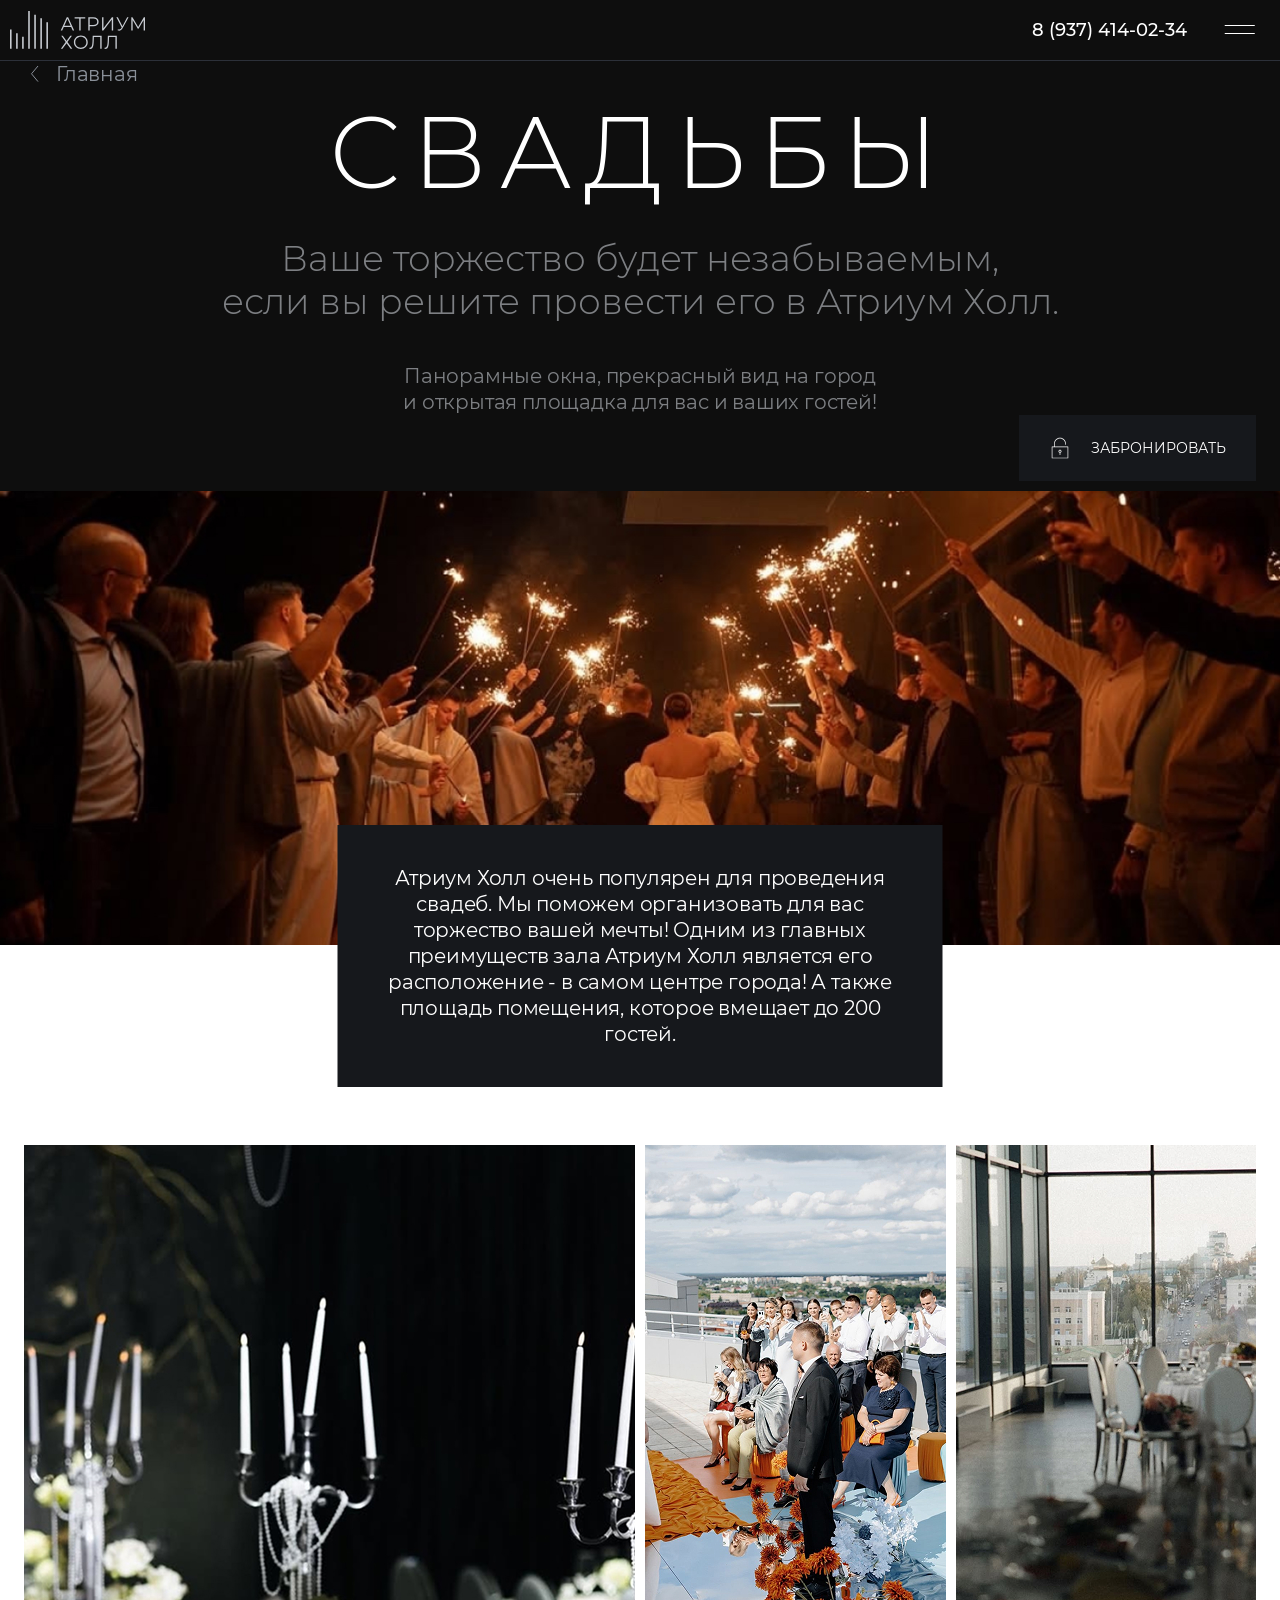
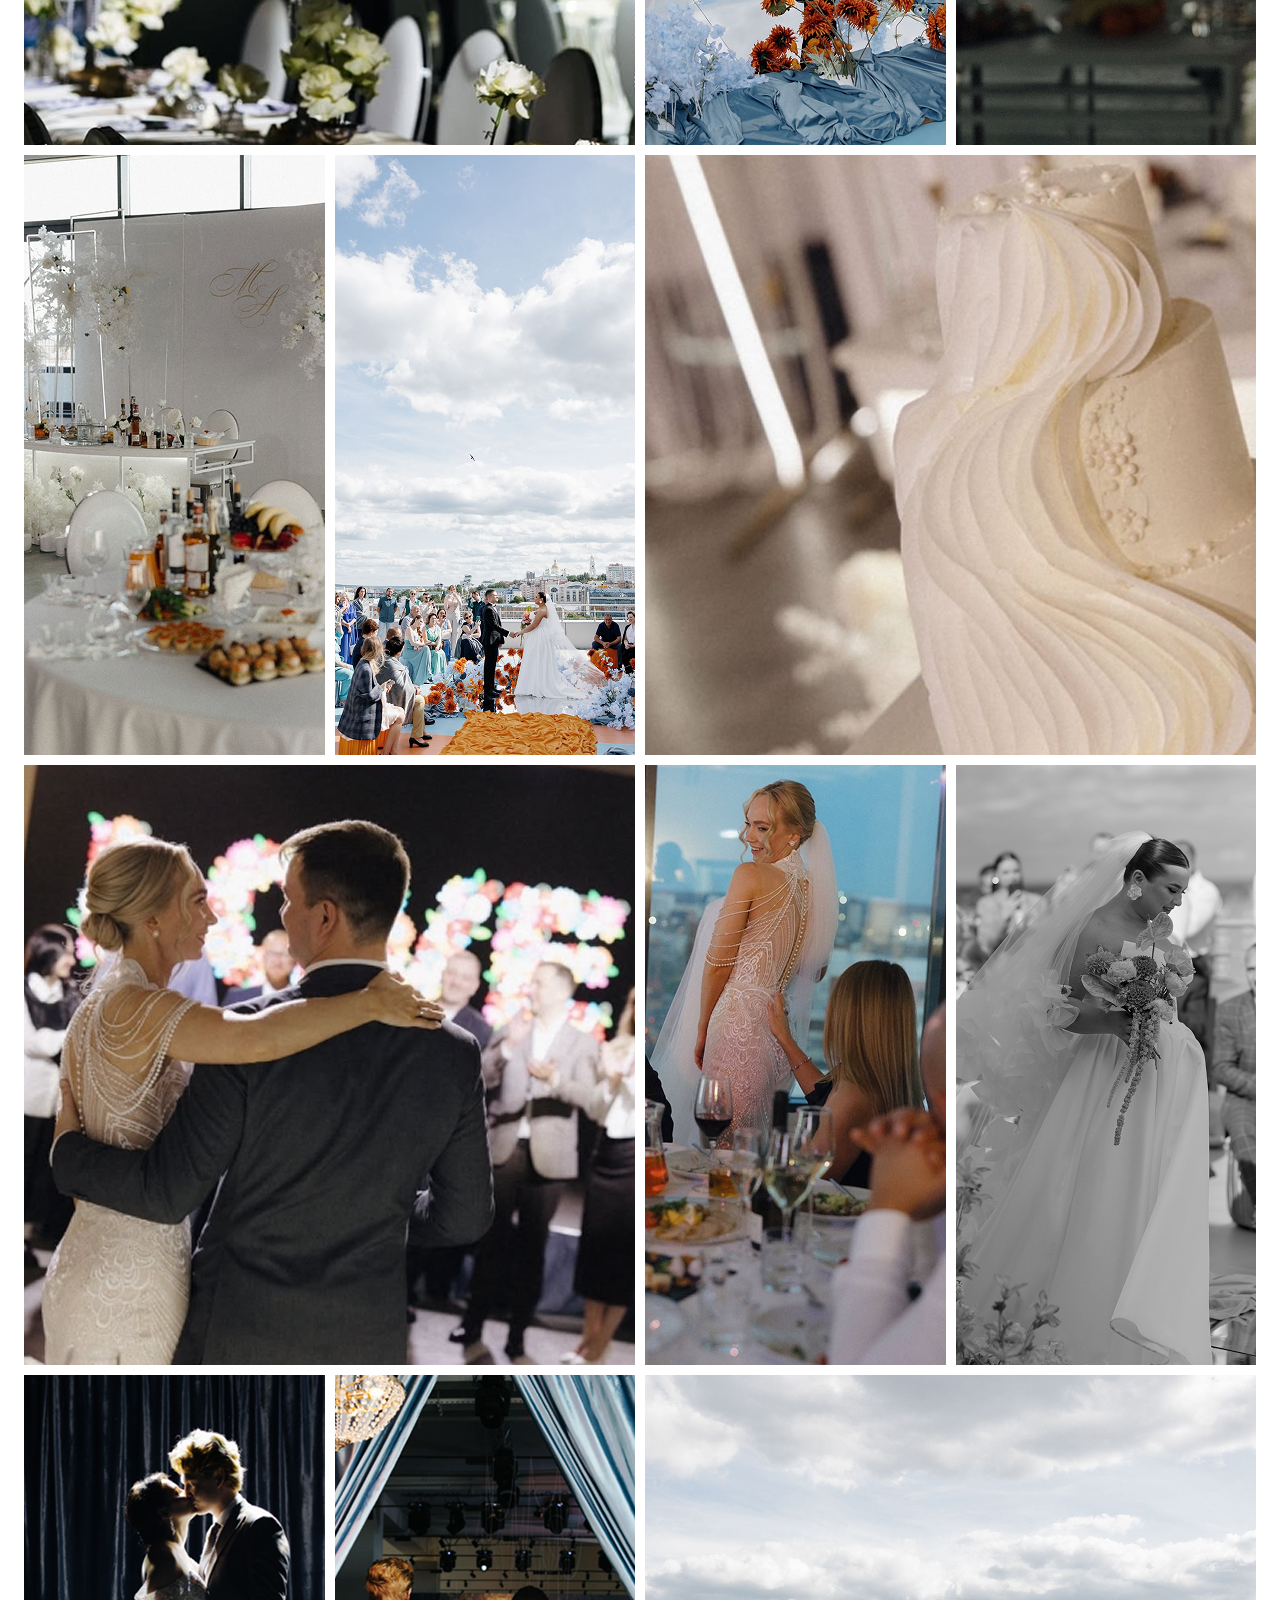
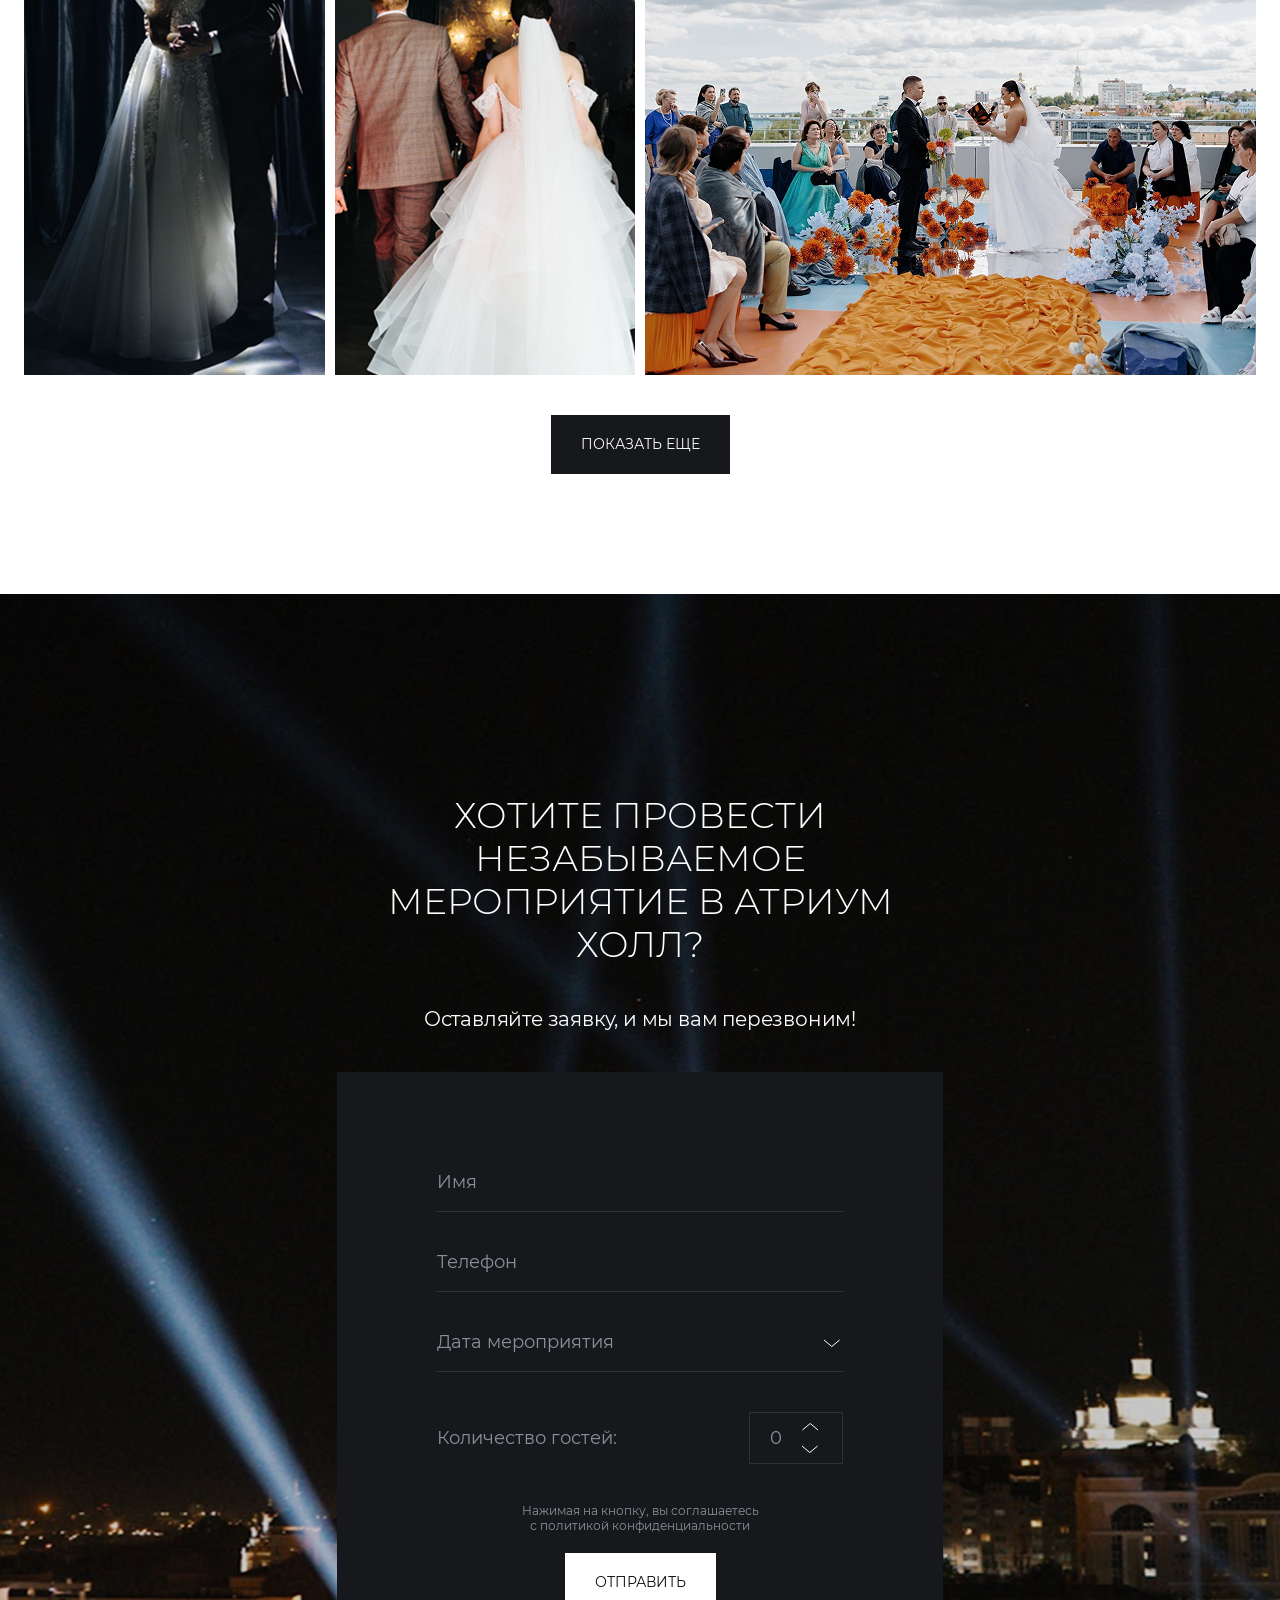
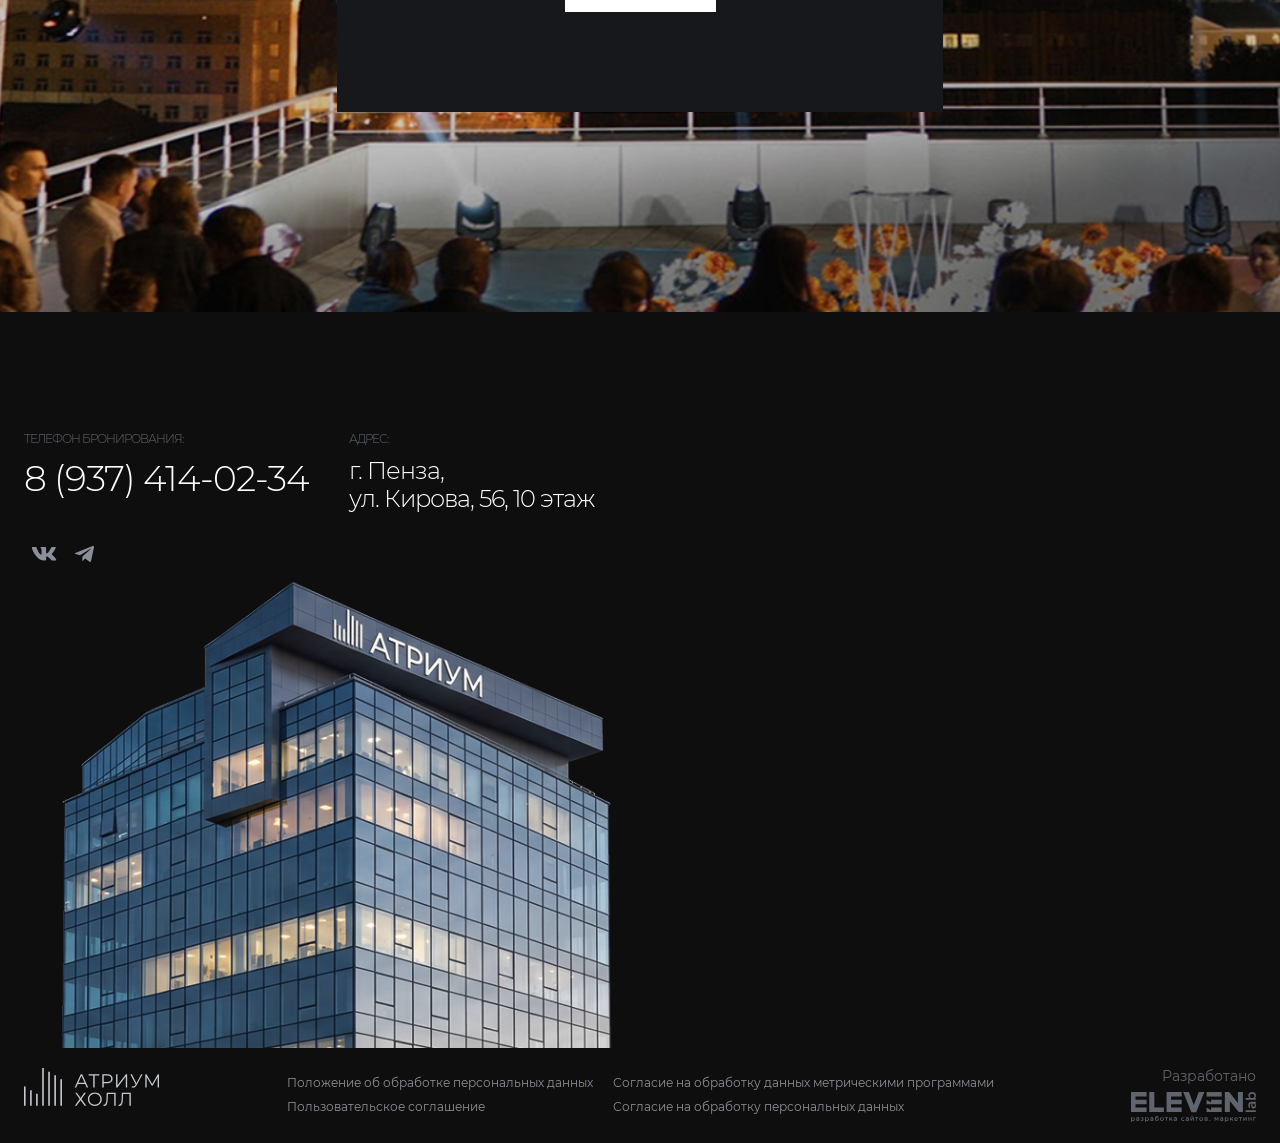
==== weddings.html @ ca1f20dd "+ page" ====
<!DOCTYPE html>
<html lang="ru">

<head>
  <meta charset="UTF-8">
  <meta http-equiv="X-UA-Compatible" content="IE=edge">
  <meta name="viewport" content="width=device-width, initial-scale=1.0">
  <title>Atrium Holl</title>

  <meta property="og:image" content="path/to/image.jpg">
  <link rel="shortcut icon" href="img/favicon/favicon.ico" type="image/x-icon">

  <!-- add plugins css -->
  <link rel="stylesheet" href="css/bootstrap.min.css">
  <link rel="stylesheet" href="css/slick.css">
  <link rel="stylesheet" href="css/jquery-ui.css">
  <link rel="stylesheet" href="css/fancybox.css">

  <!-- add plugins css end -->

  <link rel="stylesheet" href="css/style.css">
  <link rel="stylesheet" href="css/header.css">
  <link rel="stylesheet" href="css/footer.css">
  <link rel="stylesheet" href="css/main.css">
  <link rel="stylesheet" href="css/media.css">
</head>

<body>
  <div class="menu-overlay"></div>
  <header>
    <div class="container">
      <div class="row">
        <div class="col-12 d-flex flex-wrap align-items-center">
          <a href="index.html" class="logo"><img src="img/logo.svg" alt=""></a>
          <nav class="nav-menu">
            <ul class="menu my-ul">
              <li><a href="index.html#why">Почему мы?</a></li>
              <li><a href="index.html#services">Услуги</a></li>
              <li><a href="index.html#formats">Популярные форматы</a></li>
              <li><a href="index.html#variable">Варианты рассадки</a></li>
              <li><a href="index.html#prices">Прайс</a></li>
              <li><a href="index.html#clients">Наши клиенты</a></li>
              <li><a href="index.html#question">Вопросы</a></li>
              <li><a href="#contacts" class="go_to">Контакты</a></li>
            </ul>
            <a href="#" class="btn btn-white btn-callback" data-bs-toggle="modal"
              data-bs-target="#callbackModal">Оставить заявку</a>
          </nav>

          <a href="tel:+79374140234" class="phone">8 (937) 414-02-34</a>
          <a href="#" class="btn btn-white btn-callback" data-bs-toggle="modal" data-bs-target="#callbackModal">Оставить
            заявку</a>

          <a href="#" class="btn-burger"></a>
        </div>
      </div>
    </div>
  </header>

  <section class="weddings">
    <div class="container">
      <div class="row">
        <div class="col-12">
          <nav aria-label="breadcrumb" class="nav-breadcrumb">
            <ol class="breadcrumb my-ul">
              <li class="breadcrumb-item"><a href="index.html"><svg class="svg-icon">
                    <use xlink:href="img/sprite.svg#arrow-left"></use>
                  </svg><span>Главная</span></a></li>
            </ol>
          </nav>
        </div>
        <div class="col-12 text-center">
          <h1>Свадьбы</h1>
          <div class="h2 color-gray text-transform-none">Ваше торжество будет незабываемым, <br>если вы решите провести
            его в Атриум Холл.
          </div>
          <div class="box-text text-center color-gray">Панорамные окна, прекрасный вид на город <br>и открытая площадка
            для вас и ваших гостей!</div>
        </div>
        <div class="col-12 mb-10 d-none d-lg-block">
          <a href="#" class="btn btn-dark btn-lg btn-book" data-bs-toggle="modal" data-bs-target="#callbackModal">
            <svg class="svg-icon btn-icon">
              <use xlink:href="img/sprite.svg#lock-icon"></use>
            </svg>
            <span>Забронировать</span>
          </a>
        </div>
      </div>
    </div>

    <div class="wedding-image">
      <img src="img/wedding.jpg" alt="">
      <div class="wedding-description">
        <div class="box-text">
          <p>Атриум Холл очень популярен для проведения свадеб. Мы поможем организовать для вас торжество вашей мечты!
            Одним из главных преимуществ зала Атриум Холл является его расположение - в самом центре города! А также
            площадь помещения, которое вмещает до 200 гостей.</p>
        </div>
      </div>
    </div>
    <div class="container">
      <div class="row">
        <div class="col-12">
          <a href="#" class="btn btn-dark btn-callback d-flex d-lg-none" data-bs-toggle="modal"
            data-bs-target="#callbackModal">
            <span>Оставить заявку</span>
          </a>
        </div>
      </div>
    </div>
  </section>


  <div class="gallery-wrapper bg-white">
    <div class="container">
      <div class="row gallery-row">
        <div class="col-12 col-lg-6 mb-10 gallery-column"><a href="img/gallery1.jpg" class="gallery-item" data-fancybox="gallery"><img src="img/gallery1.jpg" alt=""></a></div>
        <div class="col-6 col-lg-3 mb-10 gallery-column"><a href="img/gallery3.jpg" class="gallery-item" data-fancybox="gallery"><img src="img/gallery3.jpg" alt=""></a></div>
        <div class="col-6 col-lg-3 mb-10 gallery-column"><a href="img/gallery4.jpg" class="gallery-item" data-fancybox="gallery"><img src="img/gallery4.jpg" alt=""></a></div>
        <div class="col-6 col-lg-3 mb-10 gallery-column"><a href="img/gallery2.jpg" class="gallery-item" data-fancybox="gallery"><img src="img/gallery2.jpg" alt=""></a></div>
        <div class="col-6 col-lg-3 mb-10 gallery-column"><a href="img/gallery5.jpg" class="gallery-item" data-fancybox="gallery"><img src="img/gallery5.jpg" alt=""></a></div>
        <div class="col-12 col-lg-6 mb-10 gallery-column"><a href="img/gallery6.jpg" class="gallery-item" data-fancybox="gallery"><img src="img/gallery6.jpg" alt=""></a></div>
        <div class="col-12 col-lg-6 mb-10 gallery-column"><a href="img/gallery7.jpg" class="gallery-item" data-fancybox="gallery"><img src="img/gallery7.jpg" alt=""></a></div>
        <div class="col-6 col-lg-3 mb-10 gallery-column"><a href="img/gallery8.jpg" class="gallery-item" data-fancybox="gallery"><img src="img/gallery8.jpg" alt=""></a></div>
        <div class="col-6 col-lg-3 mb-10 gallery-column"><a href="img/gallery9.jpg" class="gallery-item" data-fancybox="gallery"><img src="img/gallery9.jpg" alt=""></a></div>
        <div class="col-6 col-lg-3 mb-10 gallery-column"><a href="img/gallery10.jpg" class="gallery-item" data-fancybox="gallery"><img src="img/gallery10.jpg" alt=""></a></div>
        <div class="col-6 col-lg-3 mb-10 gallery-column"><a href="img/gallery11.jpg" class="gallery-item" data-fancybox="gallery"><img src="img/gallery11.jpg" alt=""></a></div>
        <div class="col-12 col-lg-6 mb-10 gallery-column"><a href="img/gallery12.jpg" class="gallery-item" data-fancybox="gallery"><img src="img/gallery12.jpg" alt=""></a></div>

         <div class="col-12 col-lg-6 mb-10 gallery-column"><a href="img/gallery1.jpg" class="gallery-item" data-fancybox="gallery"><img src="img/gallery1.jpg" alt=""></a></div>
        <div class="col-6 col-lg-3 mb-10 gallery-column"><a href="img/gallery2.jpg" class="gallery-item" data-fancybox="gallery"><img src="img/gallery2.jpg" alt=""></a></div>
        <div class="col-6 col-lg-3 mb-10 gallery-column"><a href="img/gallery3.jpg" class="gallery-item" data-fancybox="gallery"><img src="img/gallery3.jpg" alt=""></a></div>
        <div class="col-6 col-lg-3 mb-10 gallery-column"><a href="img/gallery4.jpg" class="gallery-item" data-fancybox="gallery"><img src="img/gallery4.jpg" alt=""></a></div>
        <div class="col-6 col-lg-3 mb-10 gallery-column"><a href="img/gallery5.jpg" class="gallery-item" data-fancybox="gallery"><img src="img/gallery5.jpg" alt=""></a></div>
        <div class="col-12 col-lg-6 mb-10 gallery-column"><a href="img/gallery6.jpg" class="gallery-item" data-fancybox="gallery"><img src="img/gallery6.jpg" alt=""></a></div>
        <div class="col-12 col-lg-6 mb-10 gallery-column"><a href="img/gallery7.jpg" class="gallery-item" data-fancybox="gallery"><img src="img/gallery7.jpg" alt=""></a></div>
        <div class="col-6 col-lg-3 mb-10 gallery-column"><a href="img/gallery8.jpg" class="gallery-item" data-fancybox="gallery"><img src="img/gallery8.jpg" alt=""></a></div>
        <div class="col-6 col-lg-3 mb-10 gallery-column"><a href="img/gallery9.jpg" class="gallery-item" data-fancybox="gallery"><img src="img/gallery9.jpg" alt=""></a></div>
        <div class="col-6 col-lg-3 mb-10 gallery-column"><a href="img/gallery10.jpg" class="gallery-item" data-fancybox="gallery"><img src="img/gallery10.jpg" alt=""></a></div>
        <div class="col-6 col-lg-3 mb-10 gallery-column"><a href="img/gallery11.jpg" class="gallery-item" data-fancybox="gallery"><img src="img/gallery11.jpg" alt=""></a></div>
        <div class="col-12 col-lg-6 mb-10 gallery-column"><a href="img/gallery12.jpg" class="gallery-item" data-fancybox="gallery"><img src="img/gallery12.jpg" alt=""></a></div>

        <div class="col-12"><a href="#" class="btn btn-dark btn-load-gallery">Показать еще</a></div>
      </div>
    </div>
  </div>

  <section class="callback p-200">
    <div class="container">
      <div class="row">
        <div class="col-12 offset-lg-3 col-lg-6 text-center mb-40">
          <h2>ХОТИТЕ ПРОВЕСТИ НЕЗАБЫВАЕМОЕ МЕРОПРИЯТИЕ В АТРИУМ ХОЛЛ?</h2>
          <div class="box-text">
            <p>Оставляйте заявку, и мы вам перезвоним!</p>
          </div>
        </div>

        <div class="col-12">
          <div class="callback-wrapper">
            <form method="post" class="form-callback">
              <label>
                <input type="text" placeholder="Имя" name="name">
              </label>
              <label>
                <input type="text" placeholder="Телефон" name="phone" required>
              </label>
              <label class="label-datepicker">
                <input type="text" name="datepicker" class="datepicker" placeholder="Дата мероприятия">
              </label>

              <div class="number-guests">
                <p>Количество гостей:</p>

                <label class="label-number-guests amount">
                  <span class="amount-up"><svg class="svg-icon">
                      <use xlink:href="img/sprite.svg#arrow-top"></use>
                    </svg></span>
                  <input type="text" name="number_guests" value="0">
                  <span class="amount-down"><svg class="svg-icon">
                      <use xlink:href="img/sprite.svg#arrow-bottom"></use>
                    </svg></span>
                </label>
              </div>
              <div class="form-footer">
                <div class="consent">Нажимая на кнопку, вы соглашаетесь <br>
                  с политикой конфиденциальности</div>

                <button class="btn btn-white m-auto" type="submit">Отправить</button>
              </div>
            </form>
          </div>
        </div>
      </div>
    </div>
  </section>

  <div class="contacts" id="contacts">
    <div class="container">
      <div class="row">
        <div class="col-12 col-lg-6">
          <div class="contacts-content w-100">
            <div class="contacts-content-row">
              <div class="contacts-card">
                <span>Телефон бронирования:</span>
                <a href="tel:+79374140234" class="h2">8 (937) 414-02-34</a>
              </div>

              <div class="contacts-card address-card">
                <span>Адрес:</span>
                <p>г. Пенза, <br>
                  ул. Кирова, 56, 10 этаж</p>
              </div>
              <ul class="list-social my-ul d-flex d-md-none">
                <li>
                  <a href="#">
                    <svg class="svg-icon">
                      <use xlink:href="img/sprite.svg#vk-icon"></use>
                    </svg>
                  </a>
                </li>
                <li>
                  <a href="#">
                    <svg class="svg-icon">
                      <use xlink:href="img/sprite.svg#tg-icon"></use>
                    </svg>
                  </a>
                </li>
              </ul>
            </div>
            <ul class="list-social my-ul d-none d-md-flex">
              <li>
                <a href="#">
                  <svg class="svg-icon">
                    <use xlink:href="img/sprite.svg#vk-icon"></use>
                  </svg>
                </a>
              </li>
              <li>
                <a href="#">
                  <svg class="svg-icon">
                    <use xlink:href="img/sprite.svg#tg-icon"></use>
                  </svg>
                </a>
              </li>
            </ul>
            <div class="contacts-content__img"><img src="img/contact-img.png" alt=""></div>
          </div>
        </div>
        <div class="col-12 col-lg-6">
          <div class="map-wrapper" id="map"></div>
        </div>
      </div>
    </div>
  </div>

  <footer>
    <div class="container">
      <div class="row">
        <div class="col-12 col-xl-2">
          <a href="index.html" class="logo"><img src="img/logo.svg" alt=""></a>
        </div>

        <div class="col-12 col-xl-8 d-flex flex-wrap justify-content-center align-items-center">
          <ul class="menu-document my-ul">
            <li><a href="#">Положение об обработке персональных данных</a></li>
            <li><a href="#">Пользовательское соглашение</a></li>
          </ul>

          <ul class="menu-document my-ul">
            <li><a href="#">Согласие на обработку данных метрическими программами</a></li>
            <li><a href="#">Согласие на обработку персональных данных</a></li>
          </ul>
        </div>

        <div class="col-12 col-xl-2">
          <a href="index.html" class="logo-developer">
            <span>Разработано</span><svg class="svg-icon">
              <use xlink:href="img/sprite.svg#logo-developer"></use>
            </svg></a>
        </div>
      </div>
    </div>
  </footer>

  <!-- Modal -->
  <div class="modal fade" id="callbackModal" tabindex="-1" aria-hidden="true">
    <div class="modal-dialog modal-dialog-centered modal-dialog-scrollable">
      <div class="modal-content">
        <div class="modal-header">
          <div class="modal-title h4">ХОТИТЕ ПРОВЕСТИ НЕЗАБЫВАЕМОЕ МЕРОПРИЯТИЕ В АТРИУМ ХОЛЛ?</div>
          <div class="box-text">
            <p>Оставляйте заявку, и мы вам перезвоним!</p>
          </div>
          <button type="button" class="btn-close" data-bs-dismiss="modal" aria-label="Close"><svg class="svg-icon">
              <use xlink:href="img/sprite.svg#close-icon"></use>
            </svg></button>
        </div>
        <div class="modal-body">
          <form method="post" class="form-callback">
            <label>
              <input type="text" placeholder="Имя" name="name">
            </label>
            <label>
              <input type="text" placeholder="Телефон" name="phone" required>
            </label>
            <label class="label-datepicker">
              <input type="text" name="datepicker" class="datepicker" placeholder="Дата мероприятия">
            </label>

            <div class="number-guests">
              <p>Количество гостей:</p>

              <label class="label-number-guests amount">
                <span class="amount-up"><svg class="svg-icon">
                    <use xlink:href="img/sprite.svg#arrow-top"></use>
                  </svg></span>
                <input type="text" name="number_guests" value="0">
                <span class="amount-down"><svg class="svg-icon">
                    <use xlink:href="img/sprite.svg#arrow-bottom"></use>
                  </svg></span>
              </label>
            </div>
            <div class="form-footer">
              <div class="consent">Нажимая на кнопку, вы соглашаетесь <br>
                с политикой конфиденциальности</div>

              <button class="btn btn-white m-auto" type="submit">Отправить</button>
            </div>
          </form>
        </div>
      </div>
    </div>
  </div>

  <div class="modal fade" id="thanksModal" tabindex="-1" aria-hidden="true">
    <div class="modal-dialog modal-dialog-centered modal-dialog-scrollable">
      <div class="modal-content">
        <div class="modal-header">
          <div class="thanks-check"><img src="img/check-icon.svg" alt=""></div>
          <div class="modal-title h4">Спасибо!</div>
          <div class="text-small text-uppercase">
            <p>Мы получили ваши данные, <br>
              и свяжемся с вами в ближайшее время!</p>
          </div>
          <button type="button" class="btn-close" data-bs-dismiss="modal" aria-label="Close"><svg class="svg-icon">
              <use xlink:href="img/sprite.svg#close-icon"></use>
            </svg></button>
        </div>
      </div>
    </div>
  </div>

  <!-- add plugins js-->
  <script src="js/jquery.min.js"></script>
  <script src="js/bootstrap.bundle.min.js"></script>
  <script src="js/slick.min.js"></script>
  <script src="js/jquery.maskedinput.min.js"></script>
  <script src="js/jquery-ui.js"></script>
  <script src="js/fancybox.umd.js"></script>
  <script src="https://api-maps.yandex.ru/2.1/?lang=ru_RU"></script>
  <!-- add plugins js end-->

  <script src="js/common.js"></script>

</body>

</html>
---- css/style.css ----
@font-face {
  font-family: "Montserrat";
  font-weight: 100;
  font-style: normal;
  src: url("../fonts/Montserrat/Montserrat-Thin.eot");
  src: url("../fonts/Montserrat/Montserrat-Thin.eot?#iefix") format("embedded-opentype"), url("../fonts/Montserrat/Montserrat-Thin.woff") format("woff"), url("../fonts/Montserrat/Montserrat-Thin.ttf") format("truetype");
}
@font-face {
  font-family: "Montserrat";
  font-weight: 300;
  font-style: normal;
  src: url("../fonts/Montserrat/Montserrat-Light.eot");
  src: url("../fonts/Montserrat/Montserrat-Light.eot?#iefix") format("embedded-opentype"), url("../fonts/Montserrat/Montserrat-Light.woff") format("woff"), url("../fonts/Montserrat/Montserrat-Light.ttf") format("truetype");
}
@font-face {
  font-family: "Montserrat";
  font-weight: 400;
  font-style: normal;
  src: url("../fonts/Montserrat/Montserrat-Regular.eot");
  src: url("../fonts/Montserrat/Montserrat-Regular.eot?#iefix") format("embedded-opentype"), url("../fonts/Montserrat/Montserrat-Regular.woff") format("woff"), url("../fonts/Montserrat/Montserrat-Regular.ttf") format("truetype");
}
@font-face {
  font-family: "Montserrat";
  font-weight: 500;
  font-style: normal;
  src: url("../fonts/Montserrat/Montserrat-Medium.eot");
  src: url("../fonts/Montserrat/Montserrat-Medium.eot?#iefix") format("embedded-opentype"), url("../fonts/Montserrat/Montserrat-Medium.woff") format("woff"), url("../fonts/Montserrat/Montserrat-Medium.ttf") format("truetype");
}
* {
  -webkit-box-sizing: border-box;
  box-sizing: border-box;
  -webkit-font-smoothing: antialiased;
  -moz-osx-font-smoothing: grayscale;
}
*:before, *:after {
  -webkit-box-sizing: border-box;
  box-sizing: border-box;
}

html, body, div, span, applet, object, iframe, h1, h2, h3, h4, h5, h6, p, blockquote, pre, a, abbr, acronym, address, big, cite, code, del, dfn, em, img, ins, kbd, q, s, samp, small, strike, strong, sub, sup, tt, var, b, u, i, center, dl, dt, dd, ol, ul, li, fieldset, form, label, legend, table, caption, tbody, tfoot, thead, tr, th, td, article, aside, canvas, details, embed, figure, figcaption, footer, header, hgroup, menu, nav, output, ruby, section, summary, time, mark, audio, video {
  margin: 0;
  padding: 0;
  border: 0;
  font-size: 100%;
  font: inherit;
  vertical-align: baseline;
}

/* HTML5 display-role reset for older browsers */
article, aside, details, figcaption, figure, footer, header, hgroup, menu, nav, section {
  display: block;
}

blockquote, q {
  quotes: none;
}

blockquote:before, blockquote:after, q:before, q:after {
  content: "";
  content: none;
}

table {
  border-collapse: collapse;
  border-spacing: 0;
}

body {
  font-size: 16px;
  min-width: 320px;
  position: relative;
  line-height: normal;
  font-family: "Montserrat", sans-serif;
  font-weight: normal;
  background: #0E0E0E;
  color: #fff;
}

img {
  display: block;
  max-width: 100%;
  height: auto;
}

.text-center {
  text-align: center;
}

a {
  display: block;
  text-decoration: none;
  -webkit-transition: 0.3s ease;
  transition: 0.3s ease;
  outline: none;
  width: -webkit-fit-content;
  width: -moz-fit-content;
  width: fit-content;
}
a:hover, a:focus {
  text-decoration: none;
}

input, textarea, select {
  outline: none;
  -webkit-box-shadow: none;
          box-shadow: none;
  -webkit-appearance: none;
     -moz-appearance: none;
          appearance: none;
  padding: 0 0 20px;
  -webkit-box-sizing: border-box;
          box-sizing: border-box;
  font-family: "Montserrat", sans-serif;
  border: none;
  border-bottom: 1px solid #2C3039;
  width: 100%;
  height: 40px;
  background: transparent;
  color: #fff;
  font-size: 18px;
  font-weight: normal;
  line-height: 110%;
  -webkit-transition: 0.3s ease;
  transition: 0.3s ease;
  cursor: pointer;
}
input::-webkit-input-placeholder, textarea::-webkit-input-placeholder, select::-webkit-input-placeholder {
  color: #8A9099;
}
input::-moz-placeholder, textarea::-moz-placeholder, select::-moz-placeholder {
  color: #8A9099;
}
input:-ms-input-placeholder, textarea:-ms-input-placeholder, select:-ms-input-placeholder {
  color: #8A9099;
}
input::-ms-input-placeholder, textarea::-ms-input-placeholder, select::-ms-input-placeholder {
  color: #8A9099;
}
input::placeholder, textarea::placeholder, select::placeholder {
  color: #8A9099;
}
input:hover, input:focus, textarea:hover, textarea:focus, select:hover, select:focus {
  outline: none;
  -webkit-box-shadow: none;
          box-shadow: none;
  border-color: #C7CBD1;
  color: #fff;
}
input:hover::-webkit-input-placeholder, input:focus::-webkit-input-placeholder, textarea:hover::-webkit-input-placeholder, textarea:focus::-webkit-input-placeholder, select:hover::-webkit-input-placeholder, select:focus::-webkit-input-placeholder {
  color: #fff;
}
input:hover::-moz-placeholder, input:focus::-moz-placeholder, textarea:hover::-moz-placeholder, textarea:focus::-moz-placeholder, select:hover::-moz-placeholder, select:focus::-moz-placeholder {
  color: #fff;
}
input:hover:-ms-input-placeholder, input:focus:-ms-input-placeholder, textarea:hover:-ms-input-placeholder, textarea:focus:-ms-input-placeholder, select:hover:-ms-input-placeholder, select:focus:-ms-input-placeholder {
  color: #fff;
}
input:hover::-ms-input-placeholder, input:focus::-ms-input-placeholder, textarea:hover::-ms-input-placeholder, textarea:focus::-ms-input-placeholder, select:hover::-ms-input-placeholder, select:focus::-ms-input-placeholder {
  color: #fff;
}
input:hover::placeholder, input:focus::placeholder, textarea:hover::placeholder, textarea:focus::placeholder, select:hover::placeholder, select:focus::placeholder {
  color: #fff;
}

input[type=radio], input[type=checkbox] {
  width: auto;
  height: auto;
  -webkit-appearance: auto;
     -moz-appearance: auto;
          appearance: auto;
  margin: 0 5px 0 0;
  display: inline;
}

label {
  display: block;
  width: 100%;
  margin: 0 0 40px;
}
label:last-child {
  margin: 0;
}

textarea {
  resize: none;
  padding: 12px 17px;
  height: 103px;
}

button, .btn {
  outline: none;
  -webkit-transition: 0.3s ease;
  transition: 0.3s ease;
  cursor: pointer;
  -webkit-box-shadow: none;
          box-shadow: none;
  font-family: "Montserrat", sans-serif;
  padding: 0;
  margin: 0;
  border: none;
  border-radius: 0;
}
button:hover, button:focus, .btn:hover, .btn:focus {
  outline: none;
  -webkit-box-shadow: none;
          box-shadow: none;
}

.btn {
  display: -webkit-box;
  display: -ms-flexbox;
  display: flex;
  -webkit-box-align: center;
      -ms-flex-align: center;
          align-items: center;
  -webkit-box-pack: center;
      -ms-flex-pack: center;
          justify-content: center;
  text-align: center;
  padding: 10px 30px;
  font-size: 14px;
  line-height: 110%;
  font-weight: normal;
  height: 59px;
  border-radius: 0;
  text-transform: uppercase;
  -webkit-transition: 0.3s ease;
  transition: 0.3s ease;
}

.btn-lg {
  height: 66px;
}

.btn-white {
  background: #fff;
  color: #0E0E0E;
}
.btn-white svg {
  fill: #0E0E0E;
}
.btn-white:hover, .btn-white:focus {
  background: #22262D;
  color: #E6E8EB;
}
.btn-white:hover svg, .btn-white:focus svg {
  fill: #E6E8EB;
}

.btn-dark {
  background: #16181C;
  color: #fff;
}
.btn-dark svg {
  fill: #fff;
}
.btn-dark:hover, .btn-dark:focus {
  background: #22262D;
  color: #E6E8EB;
}
.btn-dark:hover svg, .btn-dark:focus svg {
  fill: #E6E8EB;
}

.btn-border {
  border: 1px solid #E6E8EB;
  background: transparent;
  color: #fff;
  text-transform: none;
}
.btn-border svg {
  fill: #fff;
}
.btn-border:hover, .btn-border:focus {
  background: #22262D;
  color: #E6E8EB;
  border-color: #E6E8EB;
}
.btn-border:hover svg, .btn-border:focus svg {
  fill: #E6E8EB;
}

.svg-icon {
  display: inline-block;
  width: 100%;
  height: 100%;
}

.btn-icon {
  width: 22px;
  height: 22px;
  min-width: 22px;
  margin: 0 20px 0 0;
}

strong, b {
  font-weight: bold;
  display: inline-block;
}

ul, ol {
  padding: 0 0 0 20px;
}

.my-ul {
  list-style: none;
  padding: 0;
}

.list-dots {
  list-style-type: disc;
}

.list-cube li {
  display: -webkit-box;
  display: -ms-flexbox;
  display: flex;
  -webkit-box-align: start;
      -ms-flex-align: start;
          align-items: flex-start;
}
.list-cube li::before {
  content: "";
  width: 4px;
  height: 4px;
  min-width: 4px;
  background: #D9D9D9;
  margin: 10px 10px 0 0;
}

.container {
  max-width: 1920px;
  padding: 0 40px;
}

.row {
  margin: 0 -5px;
}
.row > * {
  padding: 0 5px;
}

.container-fluid {
  padding: 0 40px;
}
.container-fluid .row {
  margin: 0 -40px;
}
.container-fluid .row > * {
  padding: 0 5px;
}

.link {
  color: #8A9099;
}
.link:hover {
  color: #fff;
}

.mb-10 {
  margin-bottom: 10px;
}

.mb-40 {
  margin-bottom: 40px;
}

.pt-120 {
  padding-top: 120px;
}

.pb-120 {
  padding-bottom: 120px;
}

.p-200 {
  padding: 200px 0;
}

.font-500 {
  font-weight: 500;
}

h1, .h1 {
  width: 100%;
  font-size: 120px;
  line-height: 90%;
  letter-spacing: 12px;
  font-weight: 300;
  text-transform: uppercase;
  margin: 0 auto;
}

h2, .h2 {
  width: 100%;
  text-transform: uppercase;
  font-weight: 300;
  font-size: 40px;
  line-height: 120%;
  margin: 0 0 40px;
}

h3, .h3 {
  width: 100%;
  font-size: 32px;
  font-weight: 300;
  line-height: 120%;
  letter-spacing: -0.6px;
  text-transform: uppercase;
}

h4, .h4 {
  width: 100%;
  text-transform: uppercase;
  font-weight: 300;
  font-size: 24px;
  line-height: 120%;
  letter-spacing: -0.5px;
  margin: 0 0 20px;
}

.color-gray {
  color: #C7CBD1;
}

.bg-white {
  background: #FFFFFC;
  color: #0E0E0E;
}

.box-text {
  font-size: 20px;
  line-height: 130%;
  letter-spacing: -0.2px;
}

.text-small {
  font-size: 12px;
  line-height: 120%;
}

.text-transform-none {
  text-transform: none;
}

.label-checkbox {
  position: relative;
  display: -webkit-box;
  display: -ms-flexbox;
  display: flex;
  -webkit-box-align: start;
      -ms-flex-align: start;
          align-items: flex-start;
  color: rgba(255, 255, 255, 0.5);
  font-size: 14px;
  margin: 15px 0 0;
  line-height: 1.14;
}

.inp-check {
  display: none;
}

.checkbox-custom {
  margin: 0 12px 0 0;
  position: relative;
  border-radius: 6px;
  background-color: #fff;
  width: 16px;
  height: 16px;
  min-width: 16px;
  cursor: pointer;
}

.inp-check:checked ~ .checkbox-custom {
  background: #fff url("../img/check-black.svg") no-repeat center;
  background-size: 8px;
}

.video-box {
  width: 100%;
}
.video-box source {
  width: 100%;
}

.ui-datepicker {
  max-width: 406px;
  width: 100%;
  background: #16181C;
  padding: 40px;
  border: none;
  border-radius: 0;
  font-family: "Montserrat", sans-serif;
  z-index: 1100 !important;
}
.ui-datepicker.ui-widget.ui-widget-content {
  border: none;
}
.ui-datepicker .ui-datepicker-header {
  padding: 0;
  width: 100%;
  border: none;
  border-radius: 0;
  background: transparent;
  display: -webkit-box;
  display: -ms-flexbox;
  display: flex;
  -webkit-box-align: center;
      -ms-flex-align: center;
          align-items: center;
  margin: 0 0 24px;
}
.ui-datepicker .ui-datepicker-title {
  -webkit-box-ordinal-group: 0;
      -ms-flex-order: -1;
          order: -1;
  text-align: left;
  margin: 0 auto 0 0;
  color: #C7CBD1;
  font-size: 20px;
  font-weight: 300;
  font-family: "Montserrat", sans-serif;
  line-height: 24px;
  letter-spacing: 0.38px;
}
.ui-datepicker .ui-datepicker-next, .ui-datepicker .ui-datepicker-prev {
  width: 22px;
  height: 22px;
  position: relative;
  z-index: 1;
  border: none;
  border-radius: 0;
  padding: 0;
  margin: 0;
  cursor: pointer;
  display: -webkit-box;
  display: -ms-flexbox;
  display: flex;
  -webkit-box-align: center;
      -ms-flex-align: center;
          align-items: center;
  -webkit-box-pack: center;
      -ms-flex-pack: center;
          justify-content: center;
}
.ui-datepicker .ui-datepicker-next span, .ui-datepicker .ui-datepicker-prev span {
  display: none;
}
.ui-datepicker .ui-datepicker-next {
  background: url("../img/arrow-right.svg") no-repeat center;
  background-size: 100%;
  margin-left: 10px;
}
.ui-datepicker .ui-datepicker-prev {
  background: url("../img/arrow-left.svg") no-repeat center;
  background-size: 100%;
}
.ui-datepicker .ui-datepicker-calendar {
  margin: 0;
}
.ui-datepicker th {
  padding: 0 0 24px;
  text-transform: uppercase;
  font-size: 14px;
  line-height: 110%;
  font-weight: normal;
  color: #5F656E;
}
.ui-datepicker td {
  padding: 0;
}

.ui-state-default, .ui-widget-content .ui-state-default, .ui-widget-header .ui-state-default, .ui-button, html .ui-button.ui-state-disabled:hover, html .ui-button.ui-state-disabled:active {
  background: transparent;
  width: 100%;
  text-align: center;
  border: none;
  border-radius: 0;
  font-size: 14px;
  line-height: 110%;
  font-weight: normal;
  color: #FFFFFF;
}

.ui-datepicker td span, .ui-datepicker td a {
  padding: 11px 2px;
}

.ui-state-highlight, .ui-widget-content .ui-state-highlight, .ui-widget-header .ui-state-highlight {
  color: #00b9ee;
}

.ui-priority-secondary, .ui-widget-content .ui-priority-secondary, .ui-widget-header .ui-priority-secondary {
  opacity: 1;
  color: #5F656E;
}

.nav-breadcrumb {
  margin: 0 0 20px;
  width: 100%;
}

.breadcrumb {
  width: 100%;
  display: -webkit-box;
  display: -ms-flexbox;
  display: flex;
  -webkit-box-align: center;
      -ms-flex-align: center;
          align-items: center;
  font-size: 20px;
  line-height: 130%;
  letter-spacing: -0.2px;
}
.breadcrumb li {
  display: -webkit-box;
  display: -ms-flexbox;
  display: flex;
  -webkit-box-align: center;
      -ms-flex-align: center;
          align-items: center;
}
.breadcrumb a {
  display: -webkit-box;
  display: -ms-flexbox;
  display: flex;
  -webkit-box-align: center;
      -ms-flex-align: center;
          align-items: center;
  color: #8A9099;
}
.breadcrumb a svg {
  stroke: #8A9099;
  margin: 0 10px 0 0;
  width: 22px;
  height: 22px;
  min-width: 22px;
  fill: none;
}
.breadcrumb a:hover {
  color: #fff;
}
.breadcrumb a:hover svg {
  stroke: #fff;
}
---- css/header.css ----
header {
  padding: 10px 0;
  width: 100%;
  background: #0E0E0E;
  border-bottom: 1px solid #2C3039;
  margin: 0 0 20px;
}
header .container {
  padding: 0 10px;
}
header .row {
  margin: 0 -10px;
}
header .logo {
  margin: 0 0 0 10px;
}

.logo {
  display: -webkit-box;
  display: -ms-flexbox;
  display: flex;
  -webkit-box-align: center;
      -ms-flex-align: center;
          align-items: center;
  -webkit-box-pack: center;
      -ms-flex-pack: center;
          justify-content: center;
  max-width: 135px;
  width: 100%;
}

.nav-menu {
  margin: 0 auto;
}
.nav-menu .btn-callback {
  display: none;
}

.menu {
  display: -webkit-box;
  display: -ms-flexbox;
  display: flex;
  -webkit-box-align: center;
      -ms-flex-align: center;
          align-items: center;
  font-size: 12px;
  line-height: 120%;
  font-weight: normal;
  text-transform: uppercase;
}
.menu li {
  margin: 0 40px 0 0;
}
.menu li:last-child {
  margin: 0;
}
.menu li a {
  color: #fff;
}
.menu li a:hover {
  color: #8A9099;
}

.phone {
  font-size: 18px;
  font-weight: 500;
  margin: 0 40px 0 0;
  color: #fff;
}
.phone:hover {
  color: #16181C;
}

.btn-burger {
  display: none;
  -webkit-box-align: center;
      -ms-flex-align: center;
          align-items: center;
  -webkit-box-pack: center;
      -ms-flex-pack: center;
          justify-content: center;
  width: 63px;
  height: 60px;
  min-width: 63px;
  background: url("../img/burger-icon.svg") no-repeat center;
  background-size: 40px;
}
.btn-burger.click {
  background: url("../img/close-icon.svg") no-repeat center;
  background-size: 40px;
}

.menu-overlay {
  position: fixed;
  top: 61px;
  left: 0;
  right: 0;
  bottom: 0;
  background: rgba(14, 14, 14, 0.7);
  z-index: 8;
  opacity: 0;
  visibility: hidden;
  -webkit-transition: 0.3s;
  transition: 0.3s;
}
.menu-overlay.show {
  opacity: 1;
  visibility: visible;
}
---- css/footer.css ----
footer {
  padding: 20px 0;
}

.menu-document {
  font-size: 12px;
  line-height: 120%;
  margin: 0 40px 0 0;
}
.menu-document:last-child {
  margin: 0;
}
.menu-document li {
  margin: 0 0 10px;
}
.menu-document li:last-child {
  margin: 0;
}
.menu-document li a {
  color: #8A9099;
}
.menu-document li a:hover {
  color: #fff;
}

.logo-developer {
  margin-left: auto;
  max-width: 125px;
  width: 100%;
  fill: #5F656E;
  color: #5F656E;
  font-size: 14px;
  line-height: 16px;
  text-align: right;
  display: -webkit-box;
  display: -ms-flexbox;
  display: flex;
  -webkit-box-orient: vertical;
  -webkit-box-direction: normal;
      -ms-flex-direction: column;
          flex-direction: column;
  -webkit-box-align: end;
      -ms-flex-align: end;
          align-items: flex-end;
}
.logo-developer svg {
  height: 31px;
}
.logo-developer span {
  display: block;
  margin: 0 0 8px;
}
.logo-developer:hover {
  color: #fff;
  fill: #fff;
}

.modal-dialog {
  max-width: 606px;
}

.modal-content {
  background: #16181C;
  border: none;
  border-radius: 0;
  padding: 60px;
  position: relative;
  z-index: 1;
}
.modal-content .form-callback {
  max-width: none;
}

.modal-header {
  padding: 0;
  border: none;
  border-radius: 0;
  -webkit-box-orient: vertical;
  -webkit-box-direction: normal;
      -ms-flex-direction: column;
          flex-direction: column;
  -webkit-box-align: center;
      -ms-flex-align: center;
          align-items: center;
  text-align: center;
}
.modal-header .btn-close {
  background: transparent;
  stroke: #8A9099;
  position: absolute;
  z-index: 1;
  opacity: 1;
  cursor: pointer;
  padding: 0;
  width: 42px;
  height: 36px;
  border: none;
  border-radius: 0;
  top: 24px;
  right: 24px;
  -webkit-box-shadow: none;
          box-shadow: none;
}

.modal-body {
  padding: 0;
  margin: 40px 0 0;
}

.modal-backdrop {
  background: #0E0E0E;
}
.modal-backdrop.show {
  opacity: 0.5;
}

.thanks-check {
  margin: 0 auto 20px;
  width: 47px;
  height: 47px;
  border: 1px solid #2C3039;
  display: -webkit-box;
  display: -ms-flexbox;
  display: flex;
  -webkit-box-align: center;
      -ms-flex-align: center;
          align-items: center;
  -webkit-box-pack: center;
      -ms-flex-pack: center;
          justify-content: center;
}
---- css/main.css ----
.btn-book {
  margin-left: auto;
}

.home {
  margin: 40px 0 0;
}
.home h1 {
  margin: 0 auto 40px;
}

.video-wrapper {
  position: relative;
  z-index: 1;
}
.video-wrapper__text {
  position: absolute;
  top: 0;
  left: 0;
  max-width: 428px;
  padding: 20px 40px;
  width: 100%;
  font-size: 40px;
  font-weight: 300;
  line-height: 120%;
  letter-spacing: -1.6px;
}

.advantages {
  padding: 120px 0 200px;
  background: #0E0E0E;
}

.btn-location {
  margin-left: auto;
}

.advantages-column:nth-child(even) {
  padding-top: 190px;
}

.advantages-box {
  width: 100%;
  height: 100%;
  position: relative;
  z-index: 1;
}
.advantages-box__img {
  width: 100%;
  height: 600px;
  position: relative;
  z-index: 1;
  display: -webkit-box;
  display: -ms-flexbox;
  display: flex;
  -webkit-box-align: center;
      -ms-flex-align: center;
          align-items: center;
  -webkit-box-pack: center;
      -ms-flex-pack: center;
          justify-content: center;
}
.advantages-box__img img {
  width: 100%;
  height: 100%;
  -o-object-fit: cover;
     object-fit: cover;
}
.advantages-box__img::before {
  content: "";
  position: absolute;
  left: 0;
  top: 0;
  width: 100%;
  height: 100%;
  opacity: 0.2;
  background: #000;
  -webkit-transition: 0.3s ease;
  transition: 0.3s ease;
}
.advantages-box:hover .advantages-box__img::before {
  opacity: 0;
}
.advantages-box__body {
  width: 100%;
  padding: 20px 0 0;
}
.advantages-box h4, .advantages-box .h4 {
  margin: 0;
}
.advantages-box .box-text {
  margin: 20px 0 0;
}

.benefits {
  background: #fff;
  color: #0E0E0E;
}

.benefits-row {
  width: 100%;
  display: -webkit-box;
  display: -ms-flexbox;
  display: flex;
  -webkit-box-align: stretch;
      -ms-flex-align: stretch;
          align-items: stretch;
  -ms-flex-wrap: wrap;
      flex-wrap: wrap;
}
.benefits-row__content {
  width: 50%;
  padding: 120px;
  display: -webkit-box;
  display: -ms-flexbox;
  display: flex;
  -webkit-box-orient: vertical;
  -webkit-box-direction: normal;
      -ms-flex-direction: column;
          flex-direction: column;
  -webkit-box-align: start;
      -ms-flex-align: start;
          align-items: flex-start;
}
.benefits-row__content span {
  text-transform: uppercase;
  color: #2C3039;
  font-size: 26px;
  line-height: 120%;
}
.benefits-row__content .h3 {
  font-weight: 100;
  font-size: 200px;
  line-height: 120%;
}
.benefits-row__content .h3 span {
  font-size: 30px;
  font-weight: 300;
  margin: 0 0 0 10px;
}
.benefits-row__content .h3 span sup {
  font-size: 20px;
  line-height: 100%;
}
.benefits-row__content .box-text {
  margin: auto 0 0;
  max-width: 300px;
}
.benefits-row__image {
  width: 50%;
  display: -webkit-box;
  display: -ms-flexbox;
  display: flex;
  -webkit-box-align: center;
      -ms-flex-align: center;
          align-items: center;
  -webkit-box-pack: center;
      -ms-flex-pack: center;
          justify-content: center;
}
.benefits-row__image img {
  width: 100%;
  height: 100%;
  -o-object-fit: cover;
     object-fit: cover;
}

.scene-section {
  width: 100%;
  text-align: center;
  background: url("../img/scene.jpg") no-repeat center;
  background-size: cover;
  padding: 530px 0 390px;
}
.scene-section h2 {
  margin: 0 auto;
}

.advantages-scene {
  padding: 120px 0 200px;
}

.advantages-scene-column:nth-child(even) {
  padding-top: 190px;
}

.services {
  padding: 0 0 120px;
}
.services h2 {
  padding-top: 120px;
}

.services-card {
  padding: 120px 0 0 40px;
  border-left: 1px solid #C7CBD1;
}
.services-card__number {
  margin: 0 0 80px;
  color: #E6E8EB;
  font-size: 200px;
  font-weight: 100;
  line-height: 80%;
  letter-spacing: -8px;
}
.services-card .box-text {
  margin: 40px 0 0;
}

.services-card2 {
  padding-top: 240px;
}

.services-card3 {
  padding-top: 360px;
}

.clients {
  overflow: hidden;
}

.clients-wrapper {
  width: 100%;
  display: -webkit-box;
  display: -ms-flexbox;
  display: flex;
  -webkit-box-align: stretch;
      -ms-flex-align: stretch;
          align-items: stretch;
  overflow-x: auto;
}

.client-box {
  min-width: 303px;
  width: 100%;
  max-width: 303px;
  margin-right: 5px;
  border-right: 1px solid #2C3039;
  display: -webkit-box;
  display: -ms-flexbox;
  display: flex;
  -webkit-box-align: center;
      -ms-flex-align: center;
          align-items: center;
  -webkit-box-pack: center;
      -ms-flex-pack: center;
          justify-content: center;
}
.client-box:last-child {
  border: none;
}

.callback {
  background: url("../img/callback-bg.jpg") no-repeat center;
  background-size: cover;
}

.callback-wrapper {
  margin: 0 auto 0;
  width: 100%;
  max-width: 606px;
  background: #16181C;
  padding: 100px 40px;
}

.form-callback {
  margin: 0 auto;
  width: 100%;
  max-width: 406px;
  color: #8A9099;
  font-size: 18px;
  line-height: 110%;
}

.form-footer {
  width: 100%;
  margin: 40px 0 0;
}

.consent {
  margin: 0 auto 20px;
  font-size: 12px;
  line-height: 120%;
  text-align: center;
}

.datepicker {
  background: url("../img/arrow-bottom.svg") no-repeat 100% top;
  background-size: 22px;
}

.number-guests {
  width: 100%;
  display: -webkit-box;
  display: -ms-flexbox;
  display: flex;
  -webkit-box-align: center;
      -ms-flex-align: center;
          align-items: center;
}
.number-guests .amount {
  margin-left: auto;
}
.number-guests:hover {
  color: #fff;
}
.number-guests.is-active {
  color: #fff;
}
.number-guests.is-active input {
  color: #fff;
  border-color: #fff;
}

.amount {
  width: 94px;
  height: 52px;
  position: relative;
  z-index: 1;
}
.amount input {
  width: 100%;
  height: 100%;
  text-align: left;
  background: transparent;
  color: #8A9099;
  font-size: 18px;
  line-height: 110%;
  padding: 4px 42px 4px 20px;
  border: 1px solid #2C3039;
  border-radius: 0;
}
.amount input:focus, .amount input:active, .amount input:validate {
  color: #fff;
  border-color: #fff;
}
.amount span {
  fill: none;
  width: 22px;
  height: 22px;
  stroke: #fff;
  position: absolute;
  right: 22px;
  cursor: pointer;
  display: -webkit-box;
  display: -ms-flexbox;
  display: flex;
  -webkit-box-align: center;
      -ms-flex-align: center;
          align-items: center;
  -webkit-box-pack: center;
      -ms-flex-pack: center;
          justify-content: center;
}
.amount-up {
  top: 4px;
}
.amount-down {
  bottom: 4px;
}

.contacts {
  position: relative;
  overflow: hidden;
}

.map-wrapper {
  width: calc(100% + 40px);
  height: 100%;
  -webkit-filter: grayscale(100%);
          filter: grayscale(100%);
  display: -webkit-box;
  display: -ms-flexbox;
  display: flex;
  -webkit-box-align: center;
      -ms-flex-align: center;
          align-items: center;
  -webkit-box-pack: center;
      -ms-flex-pack: center;
          justify-content: center;
}
.map-wrapper iframe {
  width: 100%;
  height: 100%;
  -o-object-fit: cover;
     object-fit: cover;
}

.custom-pin {
  width: 54px;
  height: 67px;
  background: url("img/pin.svg") center contain no-repeat;
}

.contacts-content {
  padding: 120px 0 0;
}
.contacts-content__img {
  width: 100%;
  display: -webkit-box;
  display: -ms-flexbox;
  display: flex;
  -webkit-box-align: center;
      -ms-flex-align: center;
          align-items: center;
  -webkit-box-pack: center;
      -ms-flex-pack: center;
          justify-content: center;
}

.contacts-content-row {
  width: 100%;
  display: -webkit-box;
  display: -ms-flexbox;
  display: flex;
  -webkit-box-align: start;
      -ms-flex-align: start;
          align-items: flex-start;
  -ms-flex-wrap: wrap;
      flex-wrap: wrap;
}

.contacts-card {
  margin: 0 120px 20px 0;
  font-size: 24px;
  font-weight: 300;
  line-height: 120%;
  letter-spacing: -1px;
}
.contacts-card:last-child {
  margin-right: 0;
}
.contacts-card span {
  display: block;
  color: #5F656E;
  font-size: 12px;
  line-height: 120%;
  text-transform: uppercase;
  margin: 0 0 10px;
}
.contacts-card a {
  color: #fff;
  margin: 0;
}
.contacts-card a:hover {
  color: #5F656E;
}

.list-social {
  display: -webkit-box;
  display: -ms-flexbox;
  display: flex;
  -webkit-box-align: start;
      -ms-flex-align: start;
          align-items: flex-start;
}
.list-social li a {
  width: 40px;
  height: 40px;
  margin: 0 10px 0 0;
  fill: #8A9099;
  display: -webkit-box;
  display: -ms-flexbox;
  display: flex;
  -webkit-box-align: center;
      -ms-flex-align: center;
          align-items: center;
  -webkit-box-pack: center;
      -ms-flex-pack: center;
          justify-content: center;
}
.list-social li a:last-child {
  margin: 0;
}
.list-social li a:hover {
  fill: #fff;
}

.question {
  overflow: hidden;
}

.accordion {
  border: none;
  border-radius: 0;
}

.accordion-item {
  background: transparent;
  border: none;
  border-radius: 0;
  color: #8A9099;
  margin: 0 0 40px;
  padding: 0 0 40px;
  position: relative;
  z-index: 1;
}
.accordion-item::before {
  content: "";
  position: absolute;
  left: 0;
  bottom: 0;
  width: calc(100% + 40px);
  height: 1px;
  background: #2C3039;
}
.accordion-item:last-child {
  margin: 0;
}
.accordion-item:has(.accordion-button:not(.collapsed))::before {
  background: #C7CBD1;
}

.accordion-item:first-of-type, .accordion-item:first-of-type .accordion-button, .accordion-item:last-of-type .accordion-button.collapsed, .accordion-item:last-of-type {
  border-radius: 0;
}

.accordion-button {
  background: transparent;
  padding: 0;
  margin: 0;
  font-size: 20px;
  line-height: 120%;
  color: #8A9099;
  letter-spacing: -0.5px;
  text-transform: uppercase;
  border: none;
  border-radius: 0;
  display: -webkit-box;
  display: -ms-flexbox;
  display: flex;
  -webkit-box-align: start;
      -ms-flex-align: start;
          align-items: flex-start;
}
.accordion-button span {
  max-width: 650px;
}
.accordion-button:after {
  display: none;
}
.accordion-button__icon {
  min-width: 22px;
  width: 22px;
  height: 22px;
  fill: none;
  stroke: #FFFFFF;
  margin: 0 40px 0 auto;
}
.accordion-button:not(.collapsed) {
  -webkit-box-shadow: none;
          box-shadow: none;
  color: #fff;
  background: transparent;
}
.accordion-button:not(.collapsed) .accordion-button__icon {
  -webkit-transform: rotate(180deg);
          transform: rotate(180deg);
}
.accordion-button:focus {
  -webkit-box-shadow: none;
          box-shadow: none;
}

.accordion-body {
  padding: 20px 0 0;
  font-weight: normal;
}
.accordion-body .box-text {
  max-width: 873px;
}

.prices {
  overflow: hidden;
}

.prices-content {
  width: 100%;
  height: 100%;
  display: -webkit-box;
  display: -ms-flexbox;
  display: flex;
  -webkit-box-orient: vertical;
  -webkit-box-direction: normal;
      -ms-flex-direction: column;
          flex-direction: column;
  -webkit-box-align: start;
      -ms-flex-align: start;
          align-items: flex-start;
  padding: 120px 0;
}
.prices-content .nav-tabs {
  margin: 0 0 100px;
}

.nav-tabs {
  max-width: 607px;
  width: 100%;
  font-size: 24px;
}
.nav-tabs .nav-item {
  width: 100%;
  margin: 0 0 30px;
}
.nav-tabs .nav-item:last-child {
  margin: 0;
}
.nav-tabs .nav-link {
  position: relative;
  z-index: 1;
  width: 100%;
  border: none;
  border-radius: 0;
  text-align: left;
  padding: 0 0 20px;
  text-transform: uppercase;
  color: #8A9099;
}
.nav-tabs .nav-link::before {
  content: "";
  position: absolute;
  bottom: 0;
  right: 0;
  width: calc(100% + 40px);
  height: 1px;
  background: #C7CBD1;
}
.nav-tabs .nav-link.active::before {
  background: #0E0E0E;
}

.btn-book-event {
  margin: auto 0 0;
}

.tab-content-prices {
  width: 100%;
  height: 100%;
  padding: 120px 0 120px 40px;
  border-left: 1px solid #C7CBD1;
}

.price-card {
  width: 100%;
  margin: 0 0 40px;
  position: relative;
  z-index: 1;
  padding: 40px 0 0;
}
.price-card:first-child {
  padding-top: 0;
}
.price-card:first-child::before {
  display: none;
}
.price-card::before {
  content: "";
  position: absolute;
  left: 0;
  top: 0;
  width: calc(100% + 40px);
  height: 1px;
  background: #C7CBD1;
}
.price-card:last-child {
  margin: 0;
}
.price-card .h4 {
  margin: 0 0 30px;
  max-width: 590px;
  width: 100%;
}
.price-card .box-text {
  color: #5F656E;
}
.price-card .box-text ul li {
  margin: 0 0 10px;
}
.price-card .box-text ul li:last-child {
  margin: 0;
}
.price-card__description {
  width: 100%;
  margin: 30px 0 0;
  padding: 8px 10px;
  color: #5F656E;
  background: #E6E8EB;
}
.price-card .h2 {
  text-transform: none;
  margin: 0 0 10px;
}

.price-big {
  font-size: 100px;
  line-height: 80%;
  letter-spacing: -4px;
  font-weight: 300;
  margin: 0 0 40px;
}
.price-big span {
  font-size: 32px;
  line-height: 120%;
  letter-spacing: -1.3px;
}

.accordion-price .accordion-item {
  color: #0E0E0E;
  padding: 0;
}
.accordion-price .accordion-item::before {
  display: none;
}
.accordion-price .accordion-button {
  padding: 0 0 10px;
  color: #0E0E0E;
  border-bottom: 1px solid #C7CBD1;
}
.accordion-price .accordion-button:not(.collapsed) {
  border-color: #0E0E0E;
  font-weight: 600;
}
.accordion-price .accordion-button__icon {
  stroke: #8A9099;
}
.accordion-price .accordion-body {
  padding: 40px 0 0;
}

.seating-top-nav {
  margin: 80px 0 0;
}
.seating-top-nav .nav-link:before {
  background: #8A9099;
}
.seating-top-nav .nav-link.active {
  background: transparent;
  color: #fff;
}
.seating-top-nav .nav-link.active:before {
  background: #fff;
}

.variable-content {
  max-width: 607px;
  width: 100%;
}

.variable-advantages {
  margin: 143px 0 0;
}
.variable-advantages h3 {
  max-width: 580px;
}
.variable-advantages .box-text {
  margin: 30px 0 0;
  color: #8A9099;
}

.bottom-tabs {
  width: 100%;
  margin: 26px 0 0;
  display: -webkit-box;
  display: -ms-flexbox;
  display: flex;
  -webkit-box-align: stretch;
      -ms-flex-align: stretch;
          align-items: stretch;
  -webkit-box-pack: end;
      -ms-flex-pack: end;
          justify-content: flex-end;
}

.variant-btn {
  height: 59px;
  background: #16181C;
  margin: 0 10px 0 0;
  padding: 10px 30px;
  font-size: 14px;
  line-height: 110%;
  color: #fff;
}
.variant-btn:last-child {
  margin: 0;
}
.variant-btn:hover {
  background: #0E0E0E;
  color: #fff;
}
.variant-btn.active {
  background: #fff;
  color: #0E0E0E;
}

.weddings h1 {
  margin: 0 auto 40px;
}
.weddings .h2, .weddings .box-text {
  opacity: 0.6;
}

.wedding-image {
  width: 100%;
  position: relative;
  z-index: 1;
  display: -webkit-box;
  display: -ms-flexbox;
  display: flex;
  -webkit-box-align: center;
      -ms-flex-align: center;
          align-items: center;
  -webkit-box-pack: center;
      -ms-flex-pack: center;
          justify-content: center;
}
.wedding-image img {
  width: 100%;
}

.wedding-description {
  position: absolute;
  left: 50%;
  -webkit-transform: translate(-50%, 0);
          transform: translate(-50%, 0);
  top: calc(100% - 120px);
  z-index: 2;
  text-align: center;
  padding: 40px;
  background: #16181C;
  max-width: 605px;
  width: 100%;
  margin: 0 auto 0;
}
.wedding-description .box-text {
  opacity: 1;
}

.gallery-wrapper {
  padding: 200px 0 120px;
}

.btn-load-gallery {
  margin: 30px auto 0;
}

.gallery-column {
  display: none;
}
.gallery-column:nth-child(-n+12) {
  display: block;
}

.gallery-item {
  width: 100%;
  height: 600px;
  overflow: hidden;
  display: -webkit-box;
  display: -ms-flexbox;
  display: flex;
  -webkit-box-align: center;
      -ms-flex-align: center;
          align-items: center;
  -webkit-box-pack: center;
      -ms-flex-pack: center;
          justify-content: center;
}
.gallery-item:hover img {
  -webkit-transform: scale(1.1);
          transform: scale(1.1);
}
.gallery-item img {
  width: 100%;
  height: 100%;
  -o-object-fit: cover;
     object-fit: cover;
  -webkit-transition: 1.3s ease;
  transition: 1.3s ease;
}
---- css/media.css ----
/*==========  Desktop First  ==========*/
/* Large Devices, Wide Screens */
@media only screen and (max-width: 1650px) {
  .menu li {
    margin: 0 20px 0 0;
  }
  .menu li:last-child {
    margin: 0;
  }
  .phone {
    margin: 0 20px 0 0;
  }
  h1, .h1 {
    font-size: 100px;
  }
  .benefits-row__content {
    padding: 60px;
  }
  .services-card__number {
    font-size: 160px;
    margin: 0 0 40px;
  }
}
@media only screen and (max-width: 1440px) {
  .container {
    padding: 0 24px;
  }
  body {
    padding-top: 61px;
  }
  header {
    position: fixed;
    z-index: 10;
    padding: 0;
    top: 0;
    left: 0;
    margin: 0;
  }
  header .row {
    margin: 0 -5px;
  }
  header .btn-callback {
    display: none;
  }
  header .logo {
    margin: 0 auto 0 0;
  }
  .btn-burger {
    display: -webkit-box;
    display: -ms-flexbox;
    display: flex;
  }
  .nav-menu {
    position: fixed;
    right: 0;
    bottom: 0;
    height: calc(100% - 61px);
    max-width: 287px;
    width: 100%;
    background: #16181C;
    padding: 60px 24px 60px 60px;
    -webkit-box-orient: vertical;
    -webkit-box-direction: normal;
        -ms-flex-direction: column;
            flex-direction: column;
    -webkit-box-align: start;
        -ms-flex-align: start;
            align-items: flex-start;
    display: none;
    z-index: 10;
  }
  .nav-menu .btn-callback {
    display: -webkit-box;
    display: -ms-flexbox;
    display: flex;
    margin: auto 0 0;
    width: 100%;
  }
  .nav-menu.open {
    display: -webkit-box;
    display: -ms-flexbox;
    display: flex;
  }
  .menu {
    -webkit-box-orient: vertical;
    -webkit-box-direction: normal;
        -ms-flex-direction: column;
            flex-direction: column;
    -webkit-box-align: start;
        -ms-flex-align: start;
            align-items: flex-start;
  }
  .menu li {
    margin: 0 0 30px;
  }
  .menu li:last-child {
    margin: 0;
  }
  .video-wrapper__text {
    font-size: 36px;
  }
  .benefits-row__content .h3 {
    font-size: 140px;
  }
  .benefits-row__content .h3 span {
    font-size: 24px;
  }
  .menu-document {
    margin-right: 20px;
  }
  .contacts-card {
    margin: 0 40px 20px 0;
  }
  .contacts-card:last-child {
    margin-right: 0;
  }
}
@media only screen and (max-width: 1400px) {
  .formats .advantages-scene-column {
    margin-bottom: 40px;
    padding-top: 0;
  }
  h2, .h2 {
    font-size: 36px;
  }
}
@media only screen and (max-width: 1200px) {
  h3, .h3 {
    font-size: 24px;
    letter-spacing: -0.5px;
  }
  .home {
    margin: 40px 0 0;
  }
  .services {
    padding: 60px 0;
    position: relative;
    overflow: hidden;
  }
  .services h2 {
    padding: 0;
    max-width: none;
  }
  .services-card {
    position: relative;
    z-index: 1;
    border: none;
    padding: 20px 0;
  }
  .services-card::before {
    content: "";
    position: absolute;
    left: 50%;
    top: 0;
    -webkit-transform: translate(-50%, 0);
            transform: translate(-50%, 0);
    height: 1px;
    width: calc(100% + 80px);
    background: #C7CBD1;
  }
  .services-card__number {
    font-size: 120px;
    letter-spacing: -4.8px;
    margin: 0 0 30px;
  }
  .services-card .h4 br {
    display: none;
  }
  .services-card .box-text {
    margin: 20px 0 0;
  }
  .formats .advantages-scene-column {
    margin-bottom: 40px;
  }
  .formats .advantages-scene-column:nth-child(even) {
    padding-top: 0;
  }
  .contacts-content {
    padding-top: 60px;
  }
  footer .logo {
    margin: 0 0 20px;
  }
  .logo-developer {
    margin: 40px 0 0;
  }
  .menu-document {
    width: 100%;
    margin: 0 0 6px;
  }
  .menu-document:last-child {
    margin: 0;
  }
  .menu-document li {
    margin: 0 0 6px;
  }
  .menu-document li:last-child {
    margin: 0;
  }
}
@media only screen and (max-width: 992px) {
  h1, .h1 {
    font-size: 70px;
  }
  h2, .h2 {
    margin: 0 0 20px;
    font-size: 30px;
  }
  .pt-120 {
    padding-top: 60px;
  }
  .pb-120 {
    padding-bottom: 60px;
  }
  .p-200 {
    padding: 120px 0;
  }
  .mb-40 {
    margin-bottom: 20px;
  }
  label {
    margin: 0 0 20px;
  }
  label:last-child {
    margin: 0;
  }
  input, select, textarea, .form-callback {
    font-size: 16px;
  }
  .form-footer {
    margin: 20px 0 0;
  }
  .box-text {
    font-size: 16px;
    letter-spacing: -0.2px;
  }
  .benefits-row {
    -webkit-box-orient: vertical;
    -webkit-box-direction: normal;
        -ms-flex-direction: column;
            flex-direction: column;
    -webkit-box-align: start;
        -ms-flex-align: start;
            align-items: flex-start;
  }
  .benefits-row__image {
    width: 100%;
  }
  .benefits-row__content {
    width: 100%;
    -webkit-box-ordinal-group: 2;
        -ms-flex-order: 1;
            order: 1;
    padding: 20px 24px 40px;
  }
  .benefits-row__content span {
    font-size: 16px;
  }
  .benefits-row__content .h3 {
    font-size: 120px;
    letter-spacing: 0;
  }
  .benefits-row__content .h3 span {
    font-size: 16px;
  }
  .benefits-row__content .h3 span sup {
    font-size: 12px;
  }
  .scene-section {
    padding: 300px 0;
  }
  .advantages-row {
    overflow-x: auto;
    width: 100%;
    -ms-flex-wrap: nowrap;
        flex-wrap: nowrap;
  }
  .advantages {
    padding: 60px 0;
  }
  .advantages-column {
    min-width: 405px;
  }
  .advantages-box .box-text {
    margin: 10px 0 0;
  }
  .advantages-box__img {
    height: 500px;
  }
  .advantages-column:nth-child(even) {
    padding-top: 0;
  }
  .advantages-column:nth-child(even) .advantages-box__img {
    height: 400px;
  }
  .home .btn-callback {
    margin: 0 auto;
  }
  .home .subtitle-text {
    margin-bottom: 40px;
  }
  .video-wrapper {
    -webkit-box-orient: vertical;
    -webkit-box-direction: normal;
        -ms-flex-direction: column;
            flex-direction: column;
    -webkit-box-align: center;
        -ms-flex-align: center;
            align-items: center;
    display: -webkit-box;
    display: -ms-flexbox;
    display: flex;
  }
  .video-wrapper__text {
    text-align: center;
    position: relative;
    -webkit-box-ordinal-group: 2;
        -ms-flex-order: 1;
            order: 1;
    margin: 20px auto 40px;
    font-size: 28px;
    padding: 0;
    max-width: 450px;
    letter-spacing: -1.1px;
  }
  .advantages-scene {
    padding: 60px 0 100px;
  }
  .advantages-scene-column {
    margin-bottom: 40px;
  }
  .advantages-scene-column br {
    display: none;
  }
  .advantages-scene-column .advantages-box__img {
    height: 432px;
  }
  .advantages-scene-column:nth-child(even) {
    padding-top: 0;
  }
  .formats {
    padding: 60px 0 20px;
  }
  .variable {
    padding: 0 0 60px;
  }
  .question h2 {
    margin-bottom: 40px;
  }
  .accordion-item::before {
    width: 100%;
  }
  .accordion-button__icon {
    margin-right: 0;
  }
  .client-box {
    min-width: 200px;
    margin: 0 10px 0 0;
  }
  .callback-wrapper {
    padding: 40px;
  }
  .map-wrapper {
    width: 100%;
    height: 400px;
  }
  .prices-content {
    padding: 0;
  }
  .prices {
    padding: 60px 0;
  }
  .price-card {
    margin: 0 0 20px;
  }
  .price-card:last-child {
    margin: 0;
  }
  .price-card .h4 {
    margin: 0 0 20px;
  }
  .price-card__description {
    margin: 20px 0 0;
  }
  .price-big {
    font-size: 40px;
    letter-spacing: -1.6px;
    margin: 0 0 20px;
  }
  .price-big span {
    font-size: 20px;
    letter-spacing: -0.8px;
  }
  .btn-book-event {
    margin: 40px 0 0;
  }
  .variable-content {
    max-width: none;
  }
  .variable-advantages {
    margin: 60px 0 0;
  }
  .bottom-tabs {
    -webkit-box-pack: start;
        -ms-flex-pack: start;
            justify-content: flex-start;
  }
  .seating-top-nav {
    -webkit-box-orient: horizontal;
    -webkit-box-direction: normal;
        -ms-flex-direction: row;
            flex-direction: row;
    -webkit-box-align: stretch;
        -ms-flex-align: stretch;
            align-items: stretch;
    display: -webkit-box;
    display: -ms-flexbox;
    display: flex;
    max-width: none;
    width: 100%;
    border: none;
  }
  .seating-top-nav .nav-item {
    width: -webkit-fit-content;
    width: -moz-fit-content;
    width: fit-content;
    padding: 0 5px;
    -webkit-box-flex: 1;
        -ms-flex: auto;
            flex: auto;
  }
  .seating-top-nav .nav-link {
    width: 100%;
    text-align: center;
    padding: 0 0 10px;
  }
  .seating-top-nav .nav-link::before {
    width: 100%;
  }
}
@media only screen and (max-width: 768px) {
  .logo-developer {
    width: 100%;
    max-width: none;
    -webkit-box-orient: horizontal;
    -webkit-box-direction: normal;
        -ms-flex-direction: row;
            flex-direction: row;
    -webkit-box-pack: justify;
        -ms-flex-pack: justify;
            justify-content: space-between;
    -webkit-box-align: end;
        -ms-flex-align: end;
            align-items: flex-end;
  }
  .logo-developer svg {
    max-width: 125px;
  }
  .logo-developer span {
    margin: 0 auto 0 0;
  }
  .contacts-content-row {
    -webkit-box-align: end;
        -ms-flex-align: end;
            align-items: flex-end;
  }
  .list-social {
    margin: 0 0 20px auto;
  }
  .contacts-card {
    width: calc(100% - 120px);
    margin: 0 0 20px;
    font-size: 18px;
    letter-spacing: -0.7px;
  }
  .address-card {
    -webkit-box-ordinal-group: 2;
        -ms-flex-order: 1;
            order: 1;
    width: 100%;
  }
  .address-card br {
    display: none;
  }
  .contacts-content__img {
    margin: 20px 0 0;
  }
}
@media only screen and (max-width: 576px) {
  h1, .h1 {
    font-size: 48px;
    letter-spacing: 4.8px;
    margin: 0 auto 20px;
  }
  h2, .h2 {
    font-size: 28px;
    margin: 0 0 20px;
  }
  h4, .h4 {
    font-size: 18px;
    letter-spacing: -0.4px;
    margin: 0 0 10px;
  }
  .p-200 {
    padding: 60px 0;
  }
  .btn {
    padding: 16px 20px;
  }
  .btn-location {
    font-size: 16px;
  }
  .phone {
    margin: 0 10px 0 0;
    font-size: 16px;
  }
  .video-box {
    height: 350px;
  }
  .scene-section {
    padding: 106px 0;
  }
  .advantages-scene {
    padding: 60px 0 20px;
  }
  .advantages-scene h4 {
    margin: 0;
  }
  .formats .advantages-scene-column .advantages-box__img {
    height: 211px;
  }
  .accordion-button {
    font-size: 16px;
    letter-spacing: -0.3px;
  }
  .accordion-item {
    padding: 0 0 20px;
    margin: 0 0 20px;
  }
  .accordion-item:last-child {
    margin: 0;
  }
  .clients h2 {
    margin: 0;
  }
  .clients-wrapper {
    padding: 0 24px;
  }
  .client-box {
    min-width: 100px;
    margin: 0;
    padding: 0 5px;
  }
  .contacts-content {
    padding-top: 40px;
  }
  .map-wrapper {
    height: 260px;
  }
  .ui-datepicker {
    padding: 20px 13px;
    max-width: 352px;
  }
  .modal-content {
    padding: 40px;
  }
  .nav-tabs {
    font-size: 16px;
    letter-spacing: -0.3px;
  }
  .seating-top-nav {
    margin: 40px 0 0;
  }
}
@media only screen and (max-width: 420px) {
  .ui-datepicker {
    max-width: 270px;
  }
}
@media only screen and (max-width: 370px) {
  .benefits-row__content .h3 {
    font-size: 100px;
  }
  h2, .h2 {
    font-size: 24px;
  }
  .btn-burger {
    width: 40px;
    min-width: 40px;
  }
  .phone {
    font-size: 14px;
  }
  .logo {
    max-width: 120px;
  }
  .callback-wrapper {
    padding: 20px;
  }
  .amount span {
    right: 15px;
  }
  .amount input {
    padding-right: 37px;
  }
  .contacts-card a {
    font-size: 20px;
  }
}
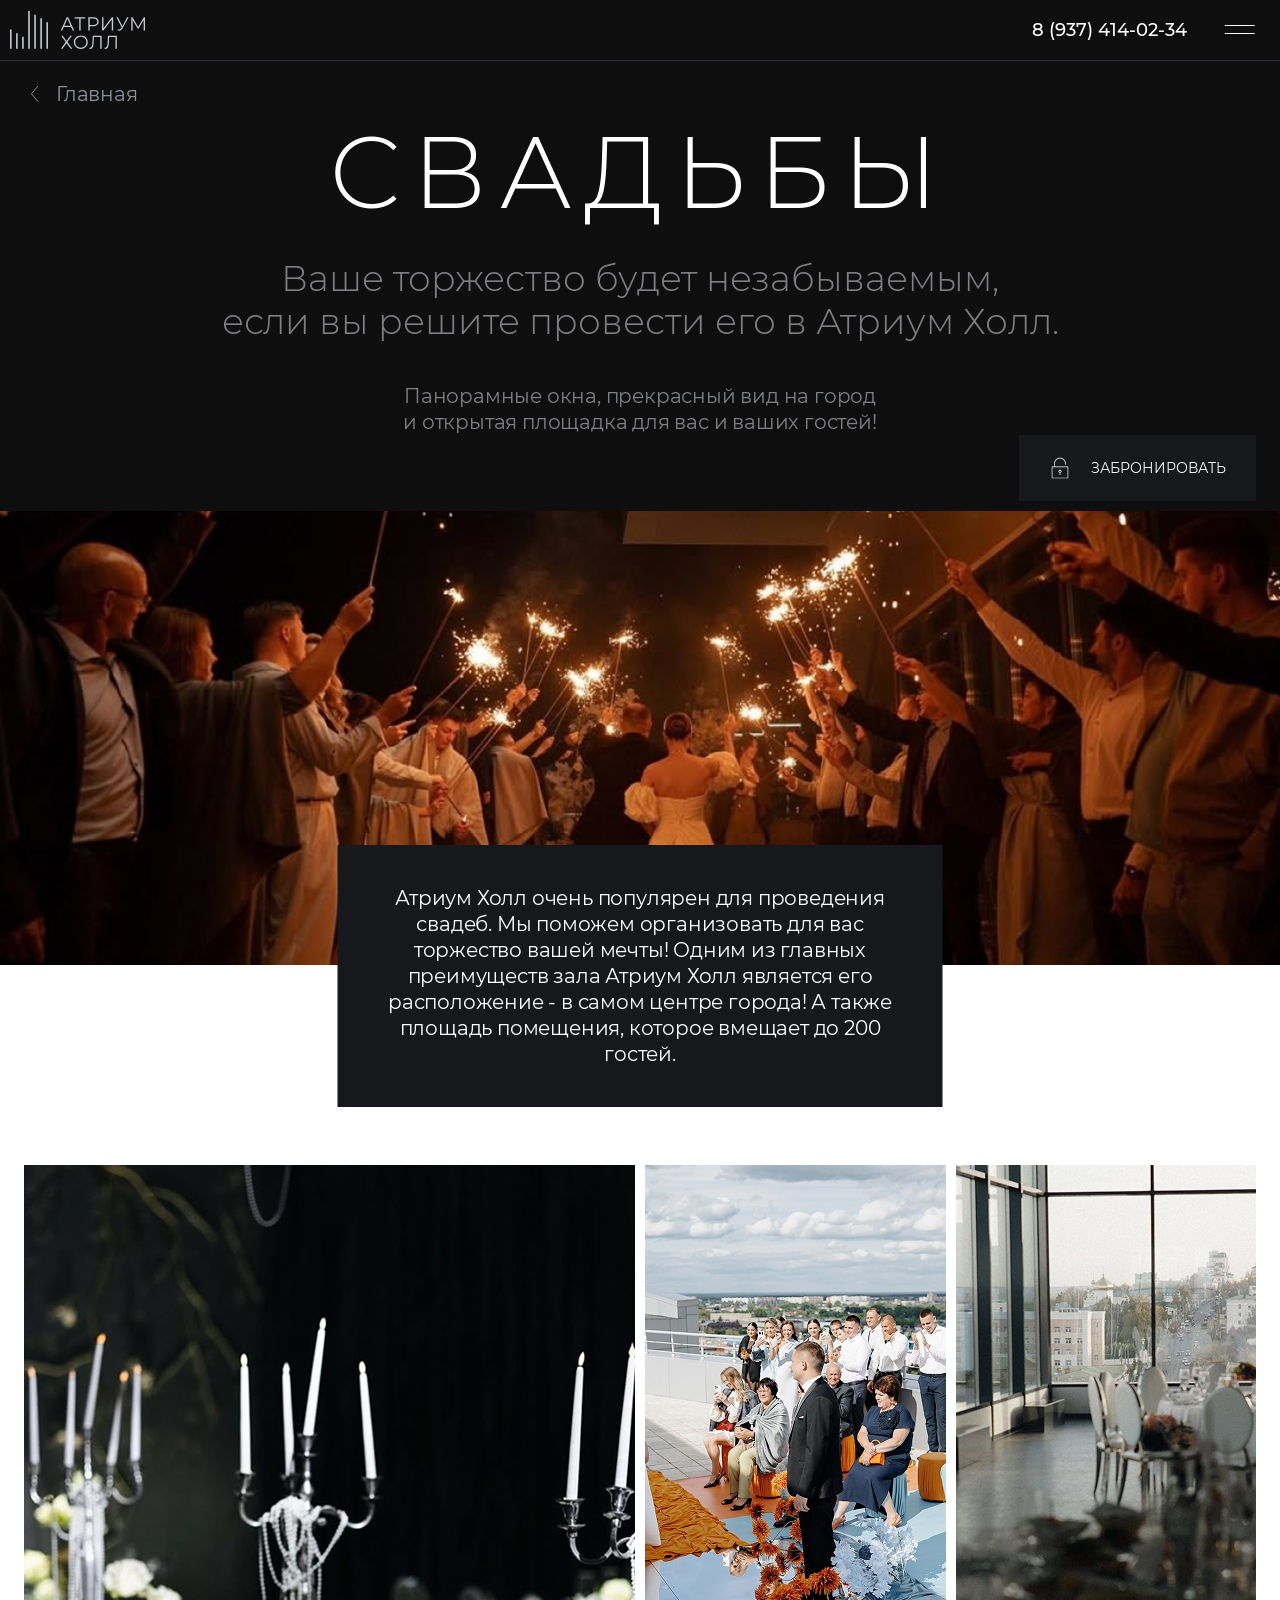
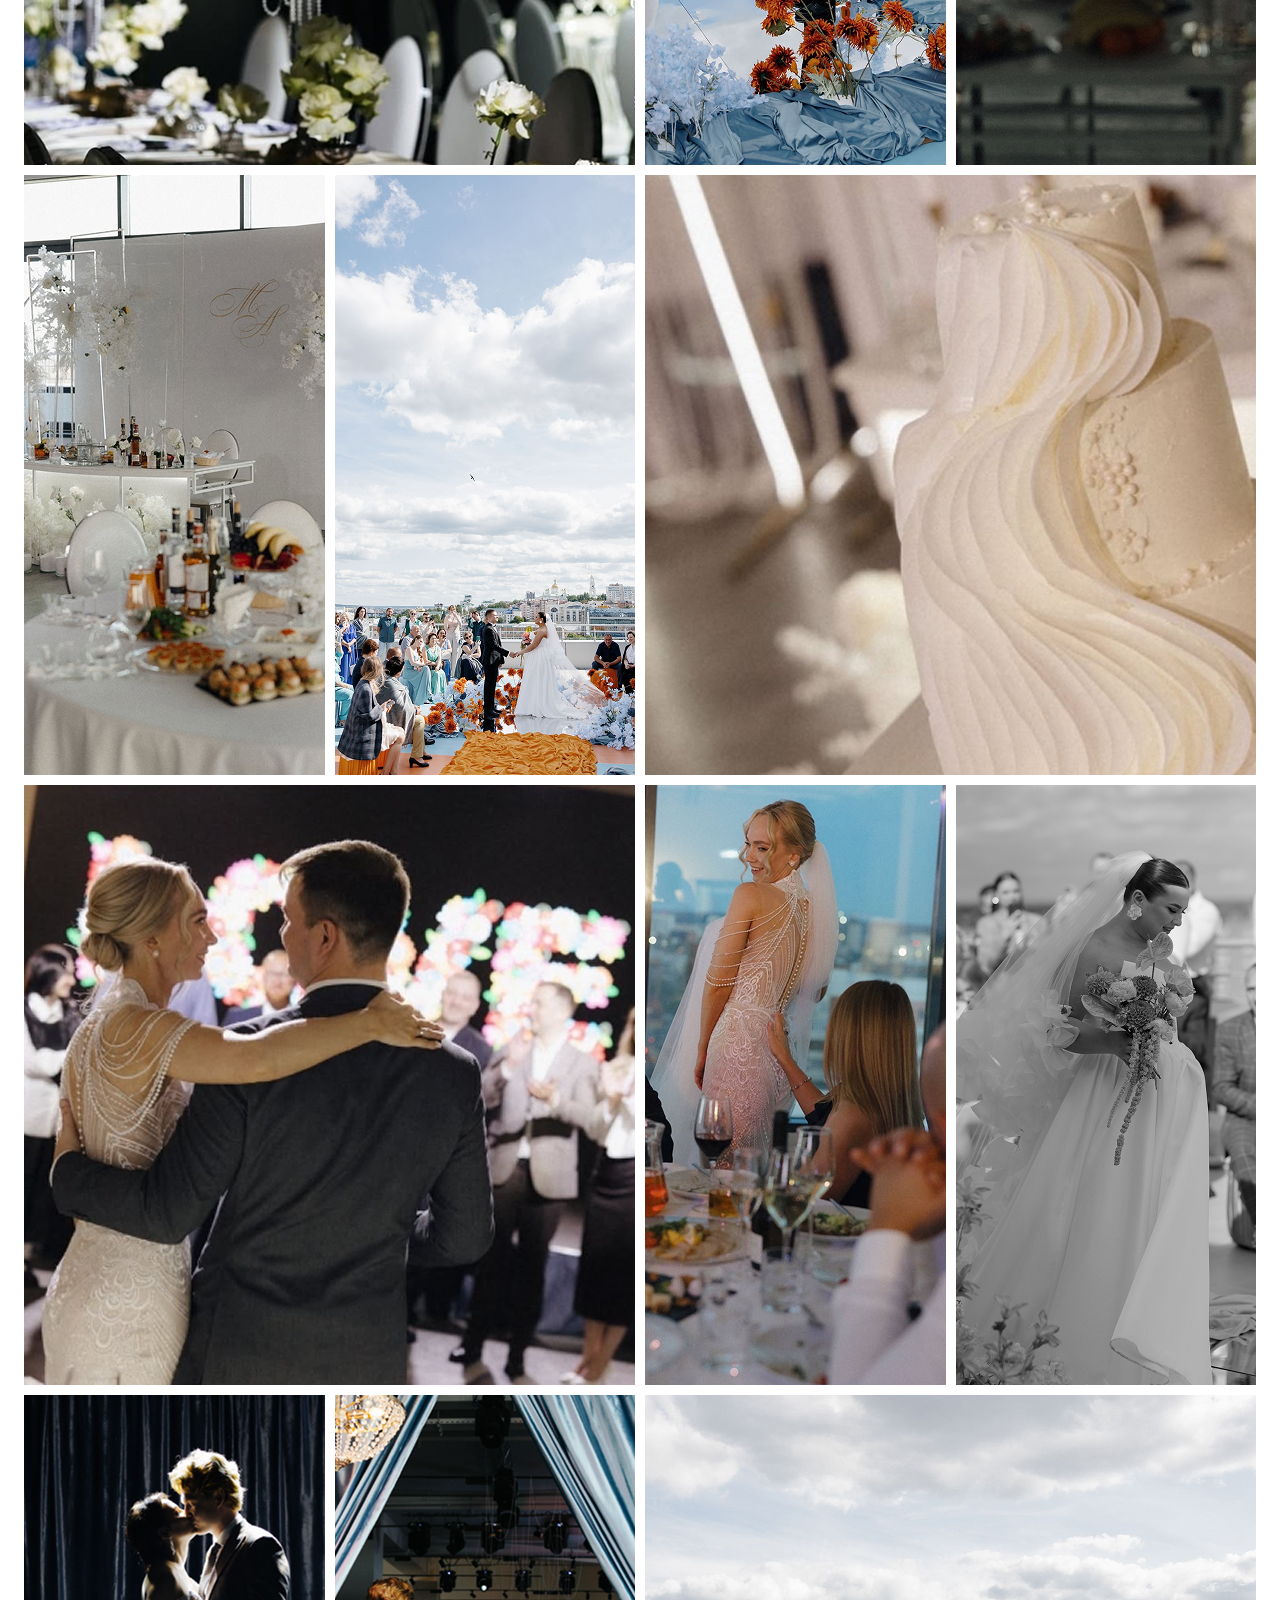
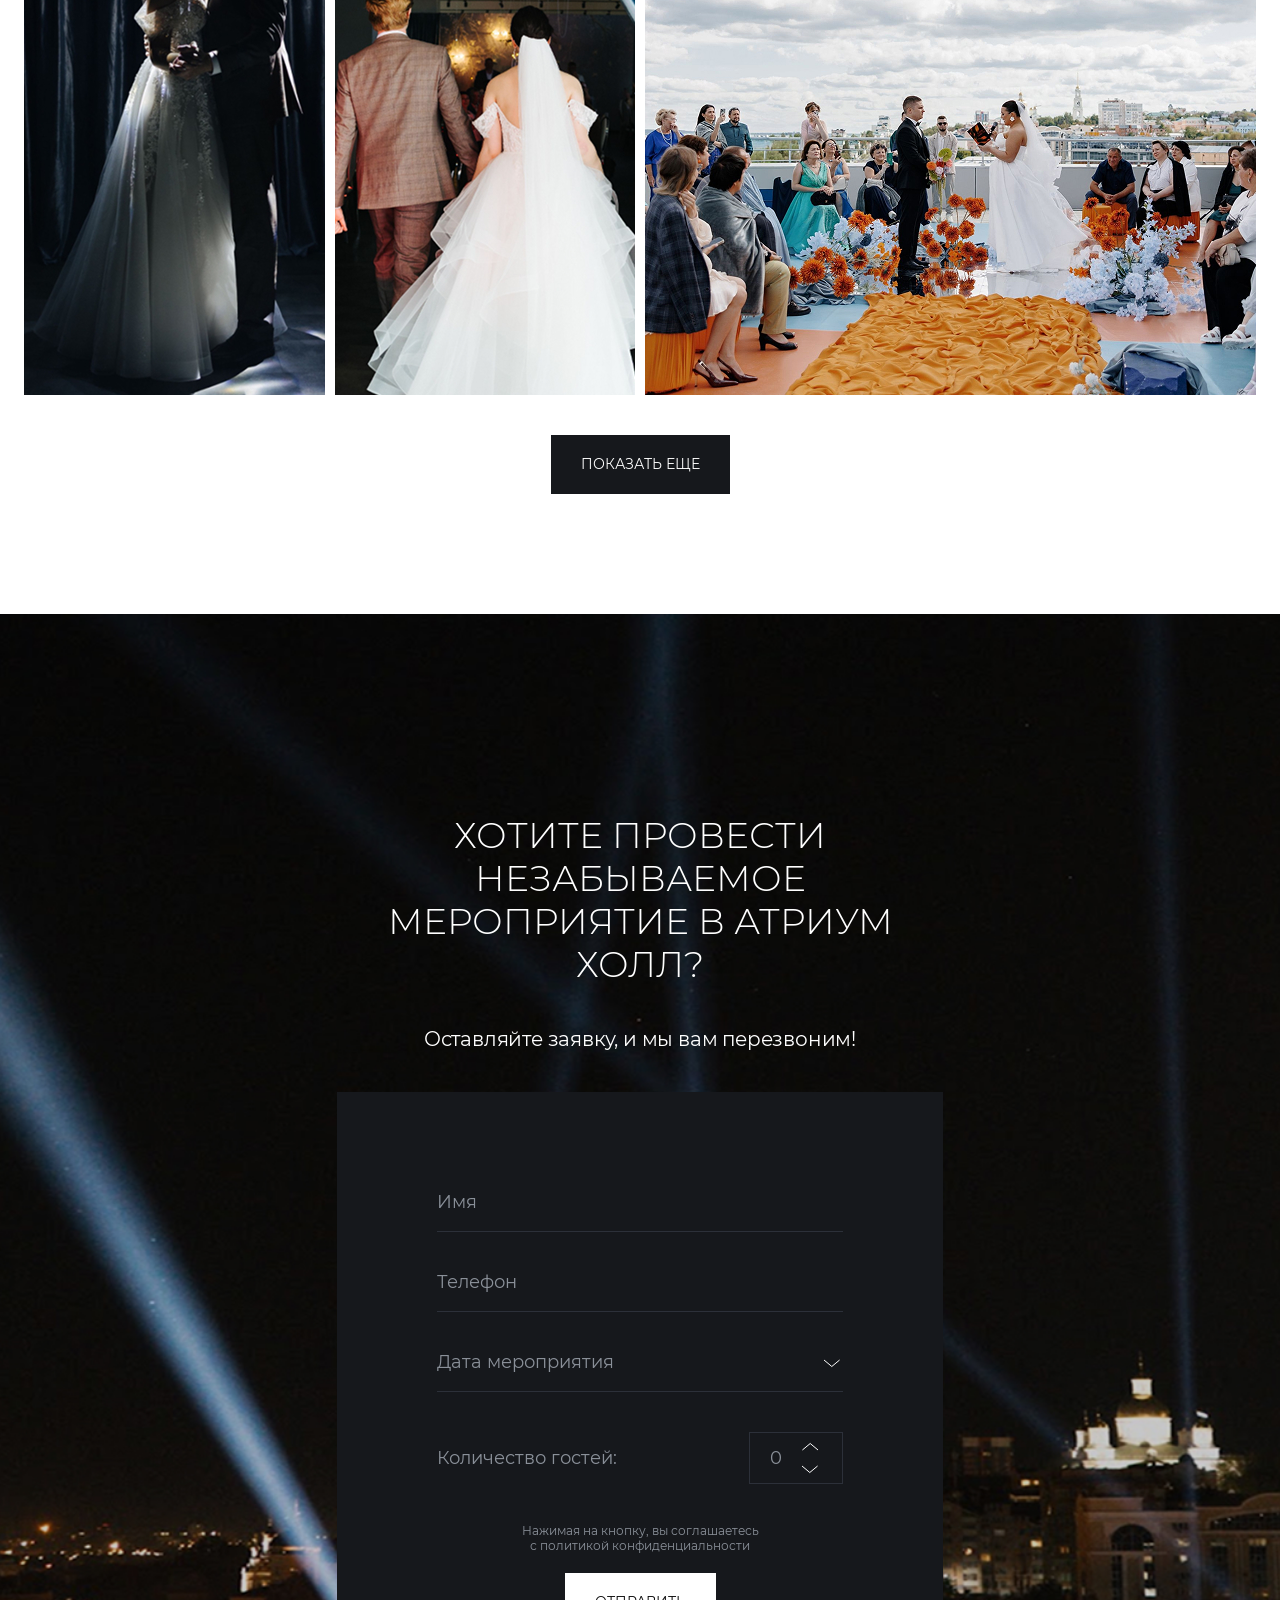
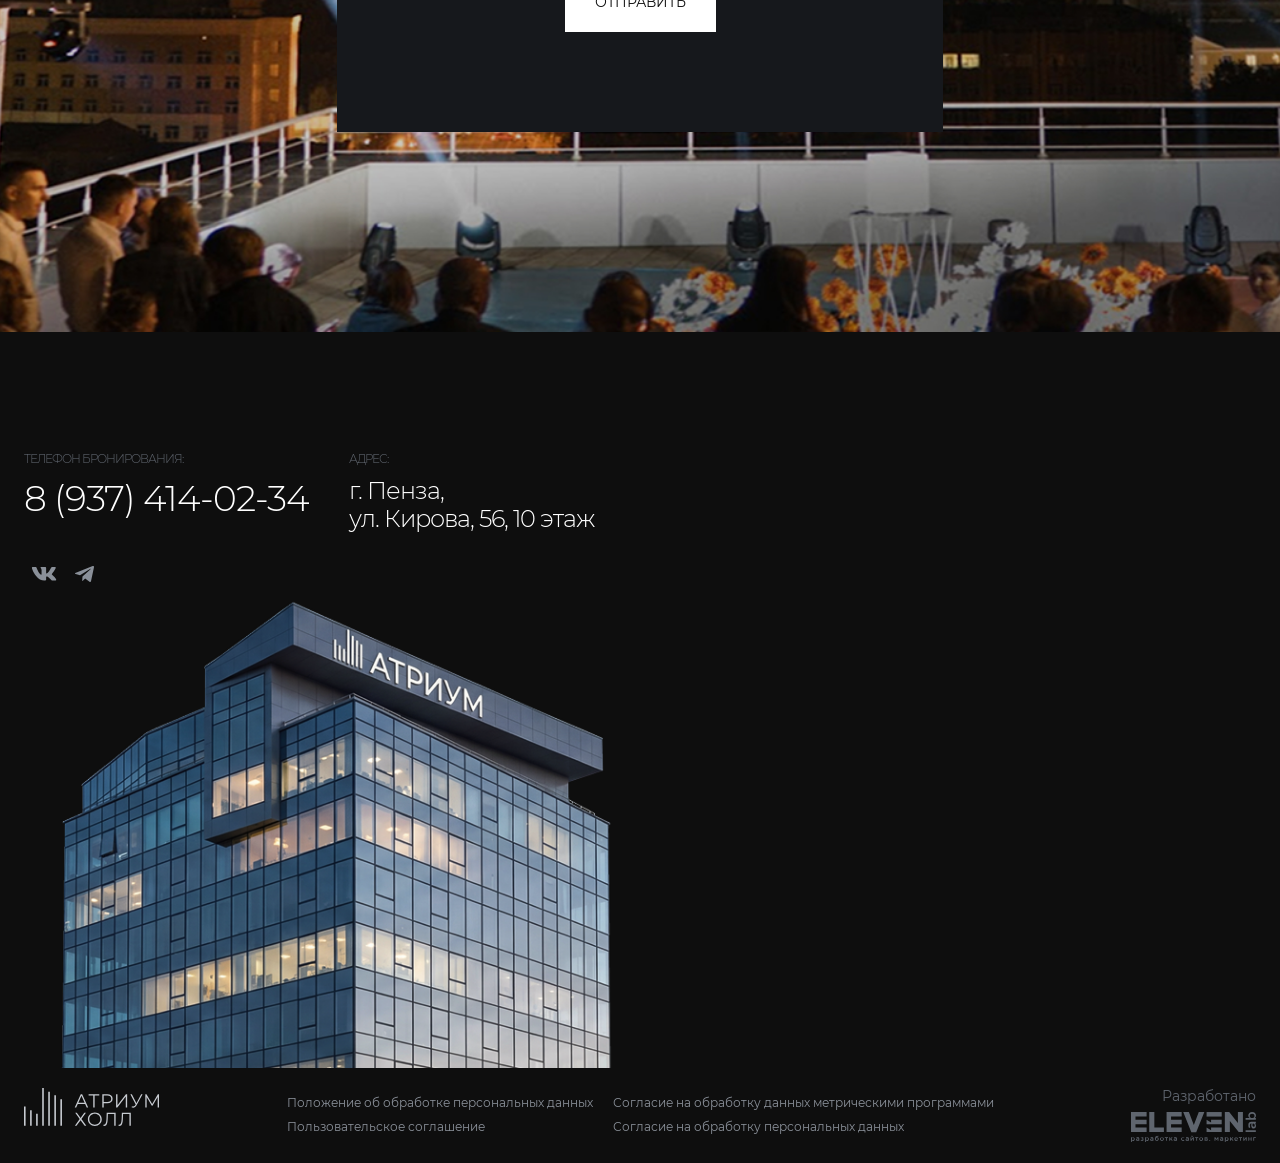
==== commit 98d55585: "media" ====
--- a/weddings.html
+++ b/weddings.html
@@ -89,7 +89,9 @@
     </div>
 
     <div class="wedding-image">
+      <div class="wedding-image__wrap">
       <img src="img/wedding.jpg" alt="">
+      </div>
       <div class="wedding-description">
         <div class="box-text">
           <p>Атриум Холл очень популярен для проведения свадеб. Мы поможем организовать для вас торжество вашей мечты!
@@ -97,21 +99,18 @@
             площадь помещения, которое вмещает до 200 гостей.</p>
         </div>
       </div>
-    </div>
-    <div class="container">
-      <div class="row">
-        <div class="col-12">
-          <a href="#" class="btn btn-dark btn-callback d-flex d-lg-none" data-bs-toggle="modal"
+
+      <a href="#" class="btn btn-dark btn-callback d-flex d-lg-none" data-bs-toggle="modal"
             data-bs-target="#callbackModal">
             <span>Оставить заявку</span>
           </a>
-        </div>
-      </div>
-    </div>
+    </div>
+    
   </section>
 
 
   <div class="gallery-wrapper bg-white">
+  
     <div class="container">
       <div class="row gallery-row">
         <div class="col-12 col-lg-6 mb-10 gallery-column"><a href="img/gallery1.jpg" class="gallery-item" data-fancybox="gallery"><img src="img/gallery1.jpg" alt=""></a></div>
@@ -127,10 +126,10 @@
         <div class="col-6 col-lg-3 mb-10 gallery-column"><a href="img/gallery11.jpg" class="gallery-item" data-fancybox="gallery"><img src="img/gallery11.jpg" alt=""></a></div>
         <div class="col-12 col-lg-6 mb-10 gallery-column"><a href="img/gallery12.jpg" class="gallery-item" data-fancybox="gallery"><img src="img/gallery12.jpg" alt=""></a></div>
 
-         <div class="col-12 col-lg-6 mb-10 gallery-column"><a href="img/gallery1.jpg" class="gallery-item" data-fancybox="gallery"><img src="img/gallery1.jpg" alt=""></a></div>
-        <div class="col-6 col-lg-3 mb-10 gallery-column"><a href="img/gallery2.jpg" class="gallery-item" data-fancybox="gallery"><img src="img/gallery2.jpg" alt=""></a></div>
+   <div class="col-12 col-lg-6 mb-10 gallery-column"><a href="img/gallery1.jpg" class="gallery-item" data-fancybox="gallery"><img src="img/gallery1.jpg" alt=""></a></div>
         <div class="col-6 col-lg-3 mb-10 gallery-column"><a href="img/gallery3.jpg" class="gallery-item" data-fancybox="gallery"><img src="img/gallery3.jpg" alt=""></a></div>
         <div class="col-6 col-lg-3 mb-10 gallery-column"><a href="img/gallery4.jpg" class="gallery-item" data-fancybox="gallery"><img src="img/gallery4.jpg" alt=""></a></div>
+        <div class="col-6 col-lg-3 mb-10 gallery-column"><a href="img/gallery2.jpg" class="gallery-item" data-fancybox="gallery"><img src="img/gallery2.jpg" alt=""></a></div>
         <div class="col-6 col-lg-3 mb-10 gallery-column"><a href="img/gallery5.jpg" class="gallery-item" data-fancybox="gallery"><img src="img/gallery5.jpg" alt=""></a></div>
         <div class="col-12 col-lg-6 mb-10 gallery-column"><a href="img/gallery6.jpg" class="gallery-item" data-fancybox="gallery"><img src="img/gallery6.jpg" alt=""></a></div>
         <div class="col-12 col-lg-6 mb-10 gallery-column"><a href="img/gallery7.jpg" class="gallery-item" data-fancybox="gallery"><img src="img/gallery7.jpg" alt=""></a></div>
--- a/css/main.css
+++ b/css/main.css
@@ -803,6 +803,20 @@
   width: 100%;
   position: relative;
   z-index: 1;
+  background: #fff;
+  display: -webkit-box;
+  display: -ms-flexbox;
+  display: flex;
+  -webkit-box-orient: vertical;
+  -webkit-box-direction: normal;
+      -ms-flex-direction: column;
+          flex-direction: column;
+  -webkit-box-align: center;
+      -ms-flex-align: center;
+          align-items: center;
+}
+.wedding-image__wrap {
+  width: 100%;
   display: -webkit-box;
   display: -ms-flexbox;
   display: flex;
@@ -813,8 +827,11 @@
       -ms-flex-pack: center;
           justify-content: center;
 }
-.wedding-image img {
-  width: 100%;
+.wedding-image__wrap img {
+  width: 100%;
+  height: 100%;
+  -o-object-fit: cover;
+     object-fit: cover;
 }
 
 .wedding-description {
--- a/css/media.css
+++ b/css/media.css
@@ -113,6 +113,9 @@
   }
   .contacts-card:last-child {
     margin-right: 0;
+  }
+  .weddings {
+    padding: 20px 0 0;
   }
 }
 @media only screen and (max-width: 1400px) {
@@ -437,6 +440,36 @@
   .seating-top-nav .nav-link::before {
     width: 100%;
   }
+  .wedding-image {
+    margin: 40px auto 0;
+  }
+  .weddings h1 {
+    margin: 0 auto 20px;
+  }
+  .weddings .h2 {
+    margin: 0 auto 10px;
+    font-size: 24px;
+    opacity: 1;
+  }
+  .weddings .box-text {
+    opacity: 1;
+  }
+  .weddings .btn-callback {
+    margin: 20px auto 0;
+  }
+  .wedding-description {
+    padding: 20px;
+    max-width: 438px;
+    position: relative;
+    z-index: 1;
+    -webkit-transform: none;
+            transform: none;
+    left: 0;
+    margin: -100px auto 0;
+  }
+  .gallery-wrapper {
+    padding: 60px 0;
+  }
 }
 @media only screen and (max-width: 768px) {
   .logo-developer {
@@ -571,6 +604,12 @@
   .seating-top-nav {
     margin: 40px 0 0;
   }
+  .wedding-image__wrap {
+    height: 350px;
+  }
+  .gallery-item {
+    height: 300px;
+  }
 }
 @media only screen and (max-width: 420px) {
   .ui-datepicker {
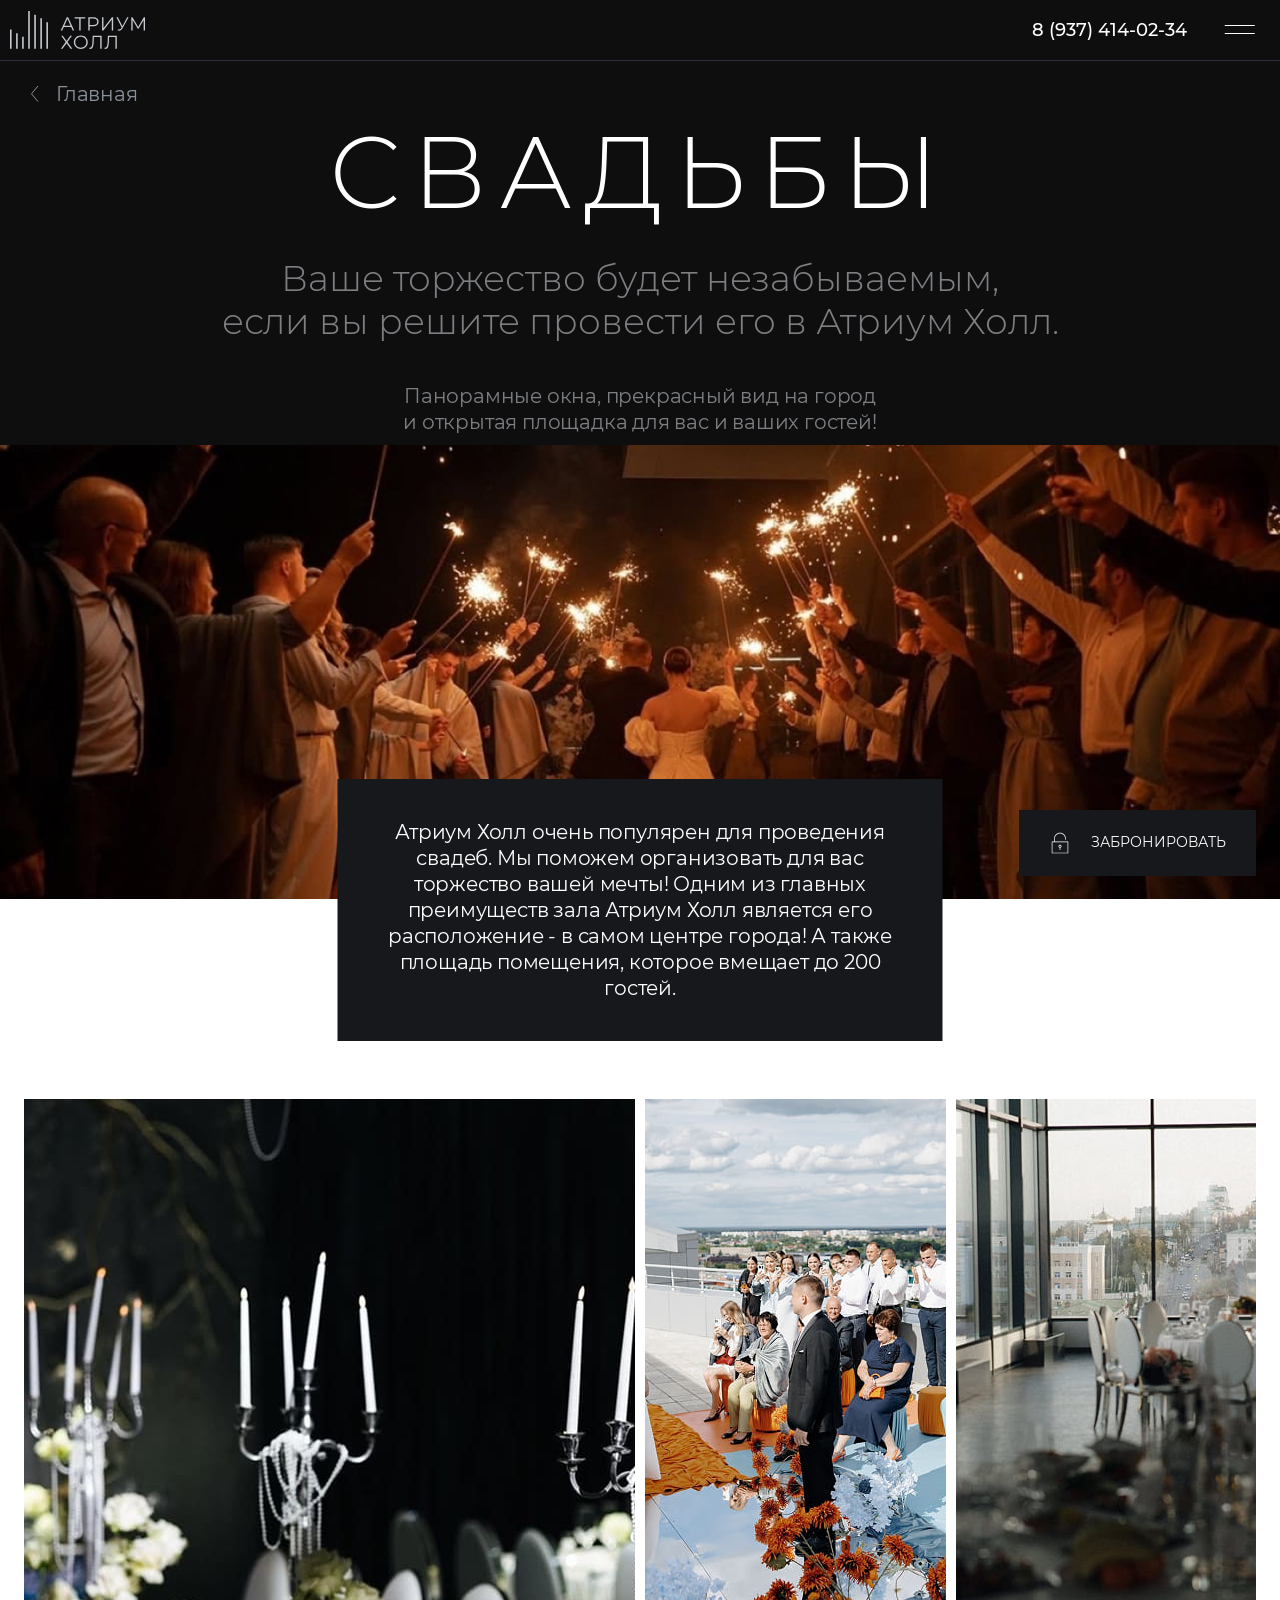
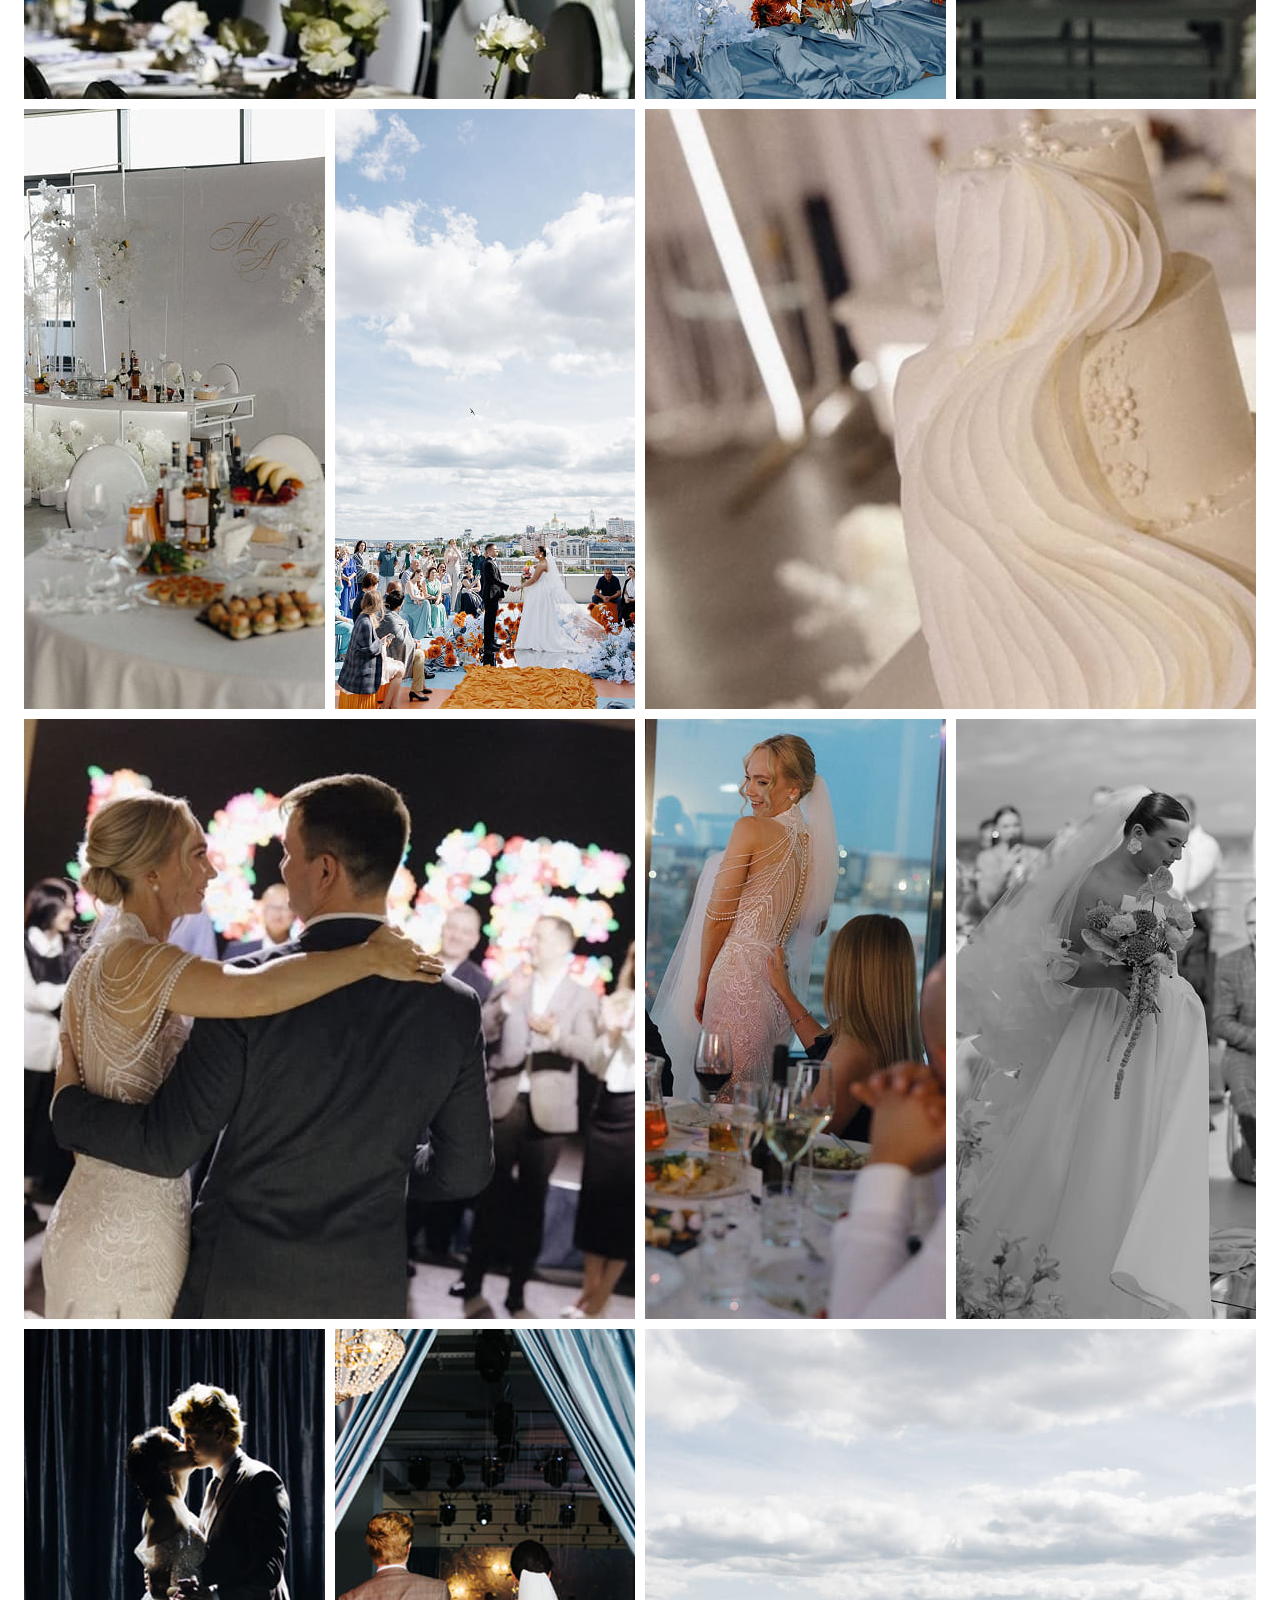
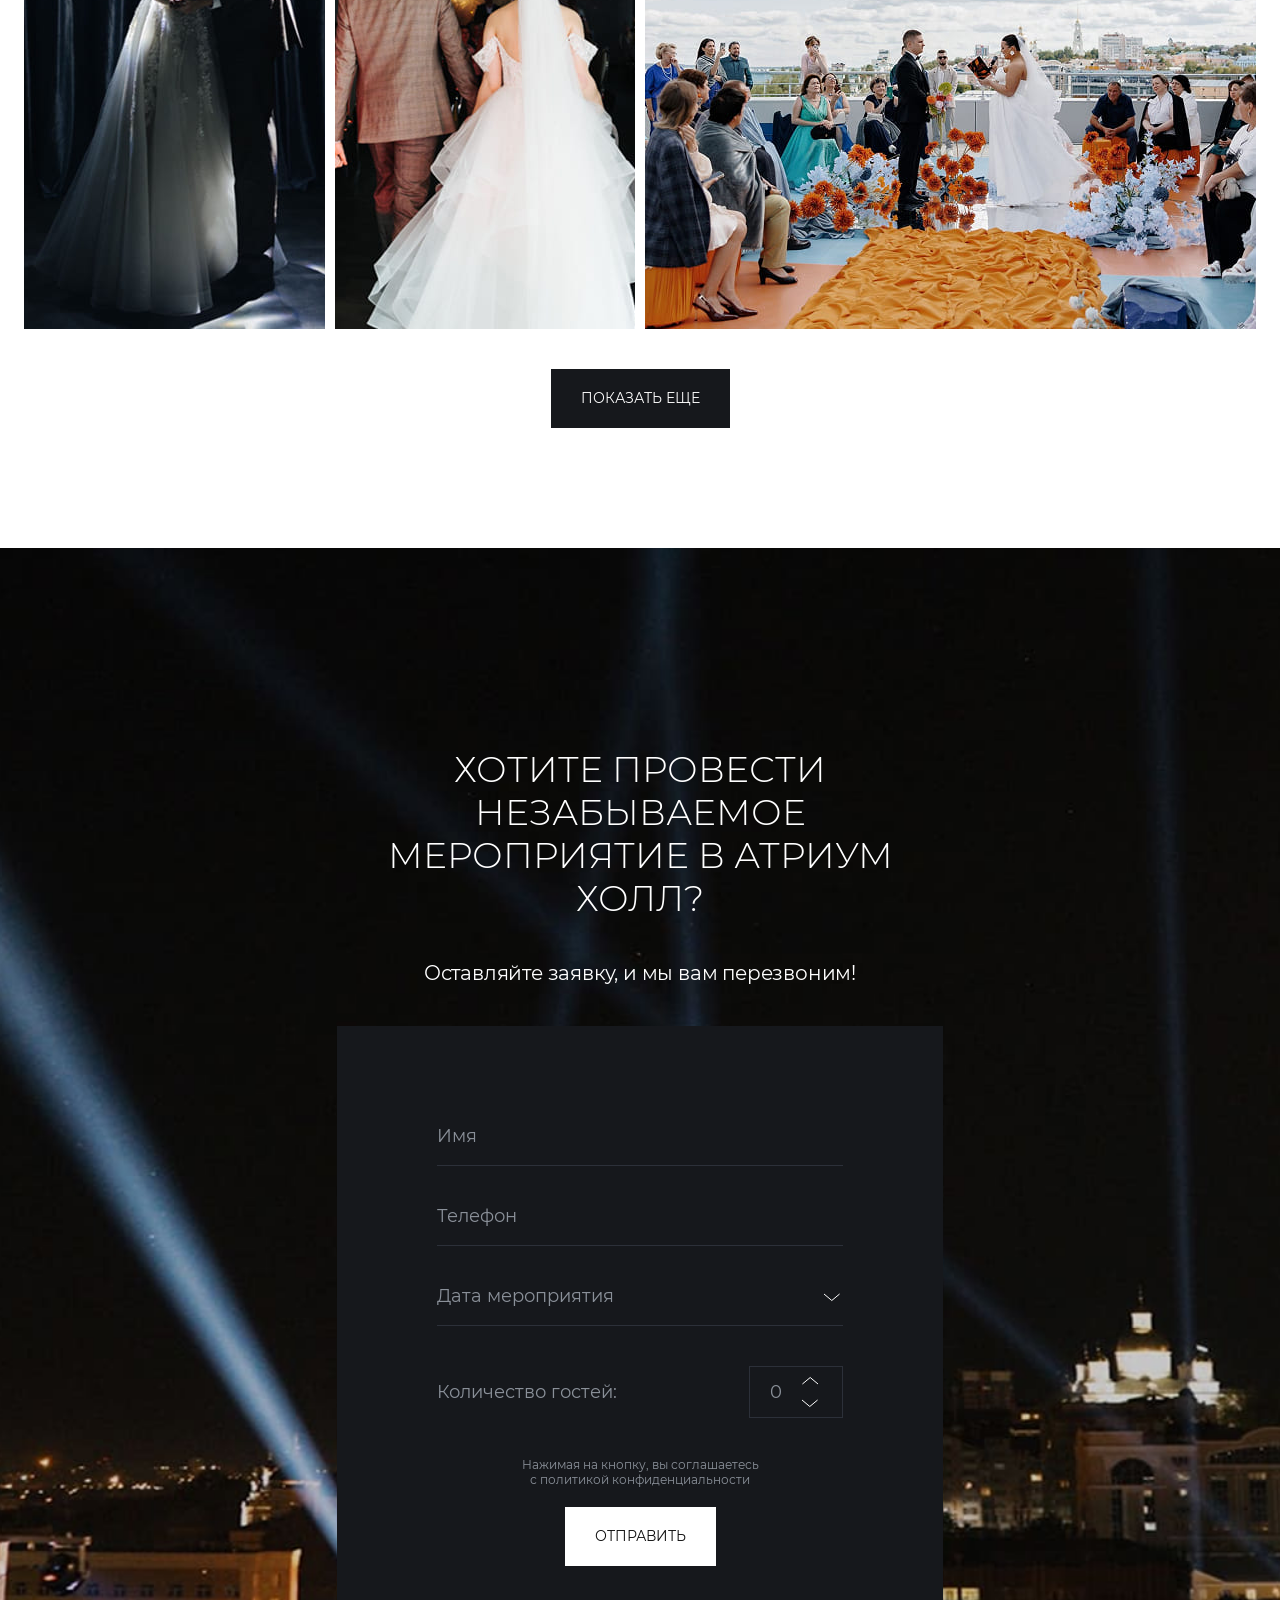
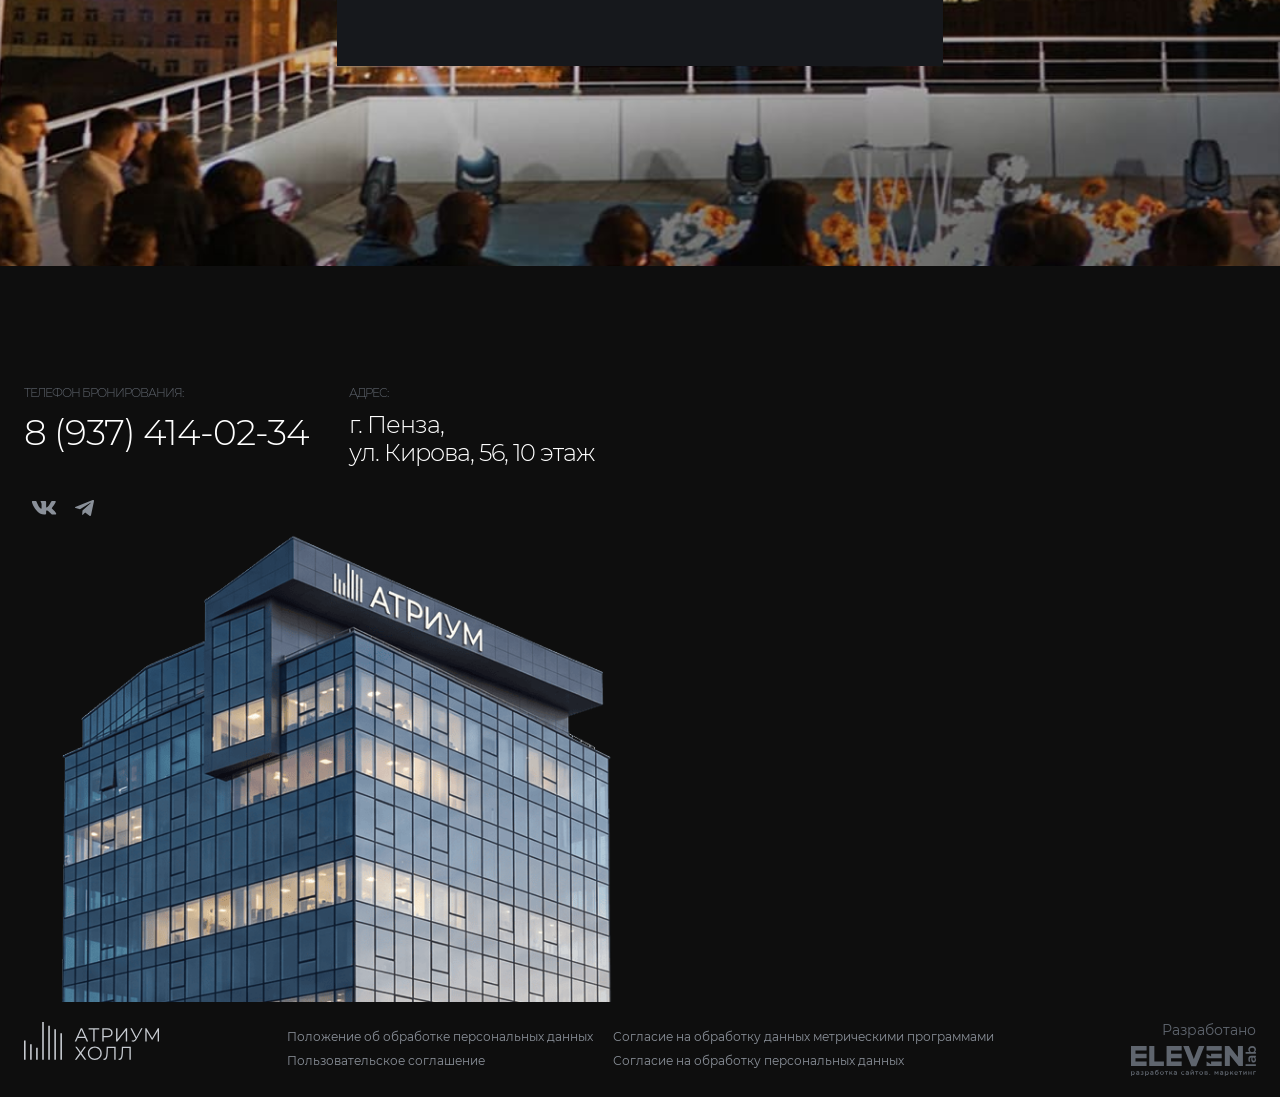
==== commit 6e073776: "1" ====
--- a/weddings.html
+++ b/weddings.html
@@ -74,17 +74,17 @@
           <div class="h2 color-gray text-transform-none">Ваше торжество будет незабываемым, <br>если вы решите провести
             его в Атриум Холл.
           </div>
-          <div class="box-text text-center color-gray">Панорамные окна, прекрасный вид на город <br>и открытая площадка
+          <div class="box-text text-center color-gray mb-10">Панорамные окна, прекрасный вид на город <br>и открытая площадка
             для вас и ваших гостей!</div>
         </div>
-        <div class="col-12 mb-10 d-none d-lg-block">
+        <!-- <div class="col-12 mb-10 d-none d-lg-block">
           <a href="#" class="btn btn-dark btn-lg btn-book" data-bs-toggle="modal" data-bs-target="#callbackModal">
             <svg class="svg-icon btn-icon">
               <use xlink:href="img/sprite.svg#lock-icon"></use>
             </svg>
             <span>Забронировать</span>
           </a>
-        </div>
+        </div> -->
       </div>
     </div>
 
@@ -349,6 +349,13 @@
     </div>
   </div>
 
+   <a href="#" class="btn btn-dark btn-lg btn-fixed-book" data-bs-toggle="modal" data-bs-target="#callbackModal">
+            <svg class="svg-icon btn-icon">
+              <use xlink:href="img/sprite.svg#lock-icon"></use>
+            </svg>
+            <span>Забронировать</span>
+          </a>
+
   <!-- add plugins js-->
   <script src="js/jquery.min.js"></script>
   <script src="js/bootstrap.bundle.min.js"></script>
--- a/css/main.css
+++ b/css/main.css
@@ -1,5 +1,14 @@
 .btn-book {
   margin-left: auto;
+  position: sticky;
+  top: 10px;
+}
+
+.btn-fixed-book {
+  position: fixed;
+  z-index: 5;
+  bottom: 24px;
+  right: 24px;
 }
 
 .home {
--- a/css/media.css
+++ b/css/media.css
@@ -274,7 +274,7 @@
   }
   .advantages-row {
     overflow-x: auto;
-    width: 100%;
+    width: calc(100% + 28px);
     -ms-flex-wrap: nowrap;
         flex-wrap: nowrap;
   }
@@ -317,14 +317,12 @@
   .video-wrapper__text {
     text-align: center;
     position: relative;
-    -webkit-box-ordinal-group: 2;
-        -ms-flex-order: 1;
-            order: 1;
     margin: 20px auto 40px;
     font-size: 28px;
     padding: 0;
-    max-width: 450px;
+    max-width: 490px;
     letter-spacing: -1.1px;
+    padding: 0 24px;
   }
   .advantages-scene {
     padding: 60px 0 100px;
@@ -547,9 +545,6 @@
     margin: 0 10px 0 0;
     font-size: 16px;
   }
-  .video-box {
-    height: 350px;
-  }
   .scene-section {
     padding: 106px 0;
   }
@@ -611,10 +606,22 @@
     height: 300px;
   }
 }
+@media only screen and (max-width: 480px) {
+  .wedding-description {
+    max-width: none;
+    width: calc(100% - 48px);
+  }
+  .advantages .advantages-column {
+    min-width: 380px;
+  }
+}
 @media only screen and (max-width: 420px) {
   .ui-datepicker {
     max-width: 270px;
   }
+  .advantages .advantages-column {
+    min-width: 320px;
+  }
 }
 @media only screen and (max-width: 370px) {
   .benefits-row__content .h3 {
@@ -645,4 +652,7 @@
   .contacts-card a {
     font-size: 20px;
   }
+  .advantages .advantages-column {
+    min-width: 280px;
+  }
 }
